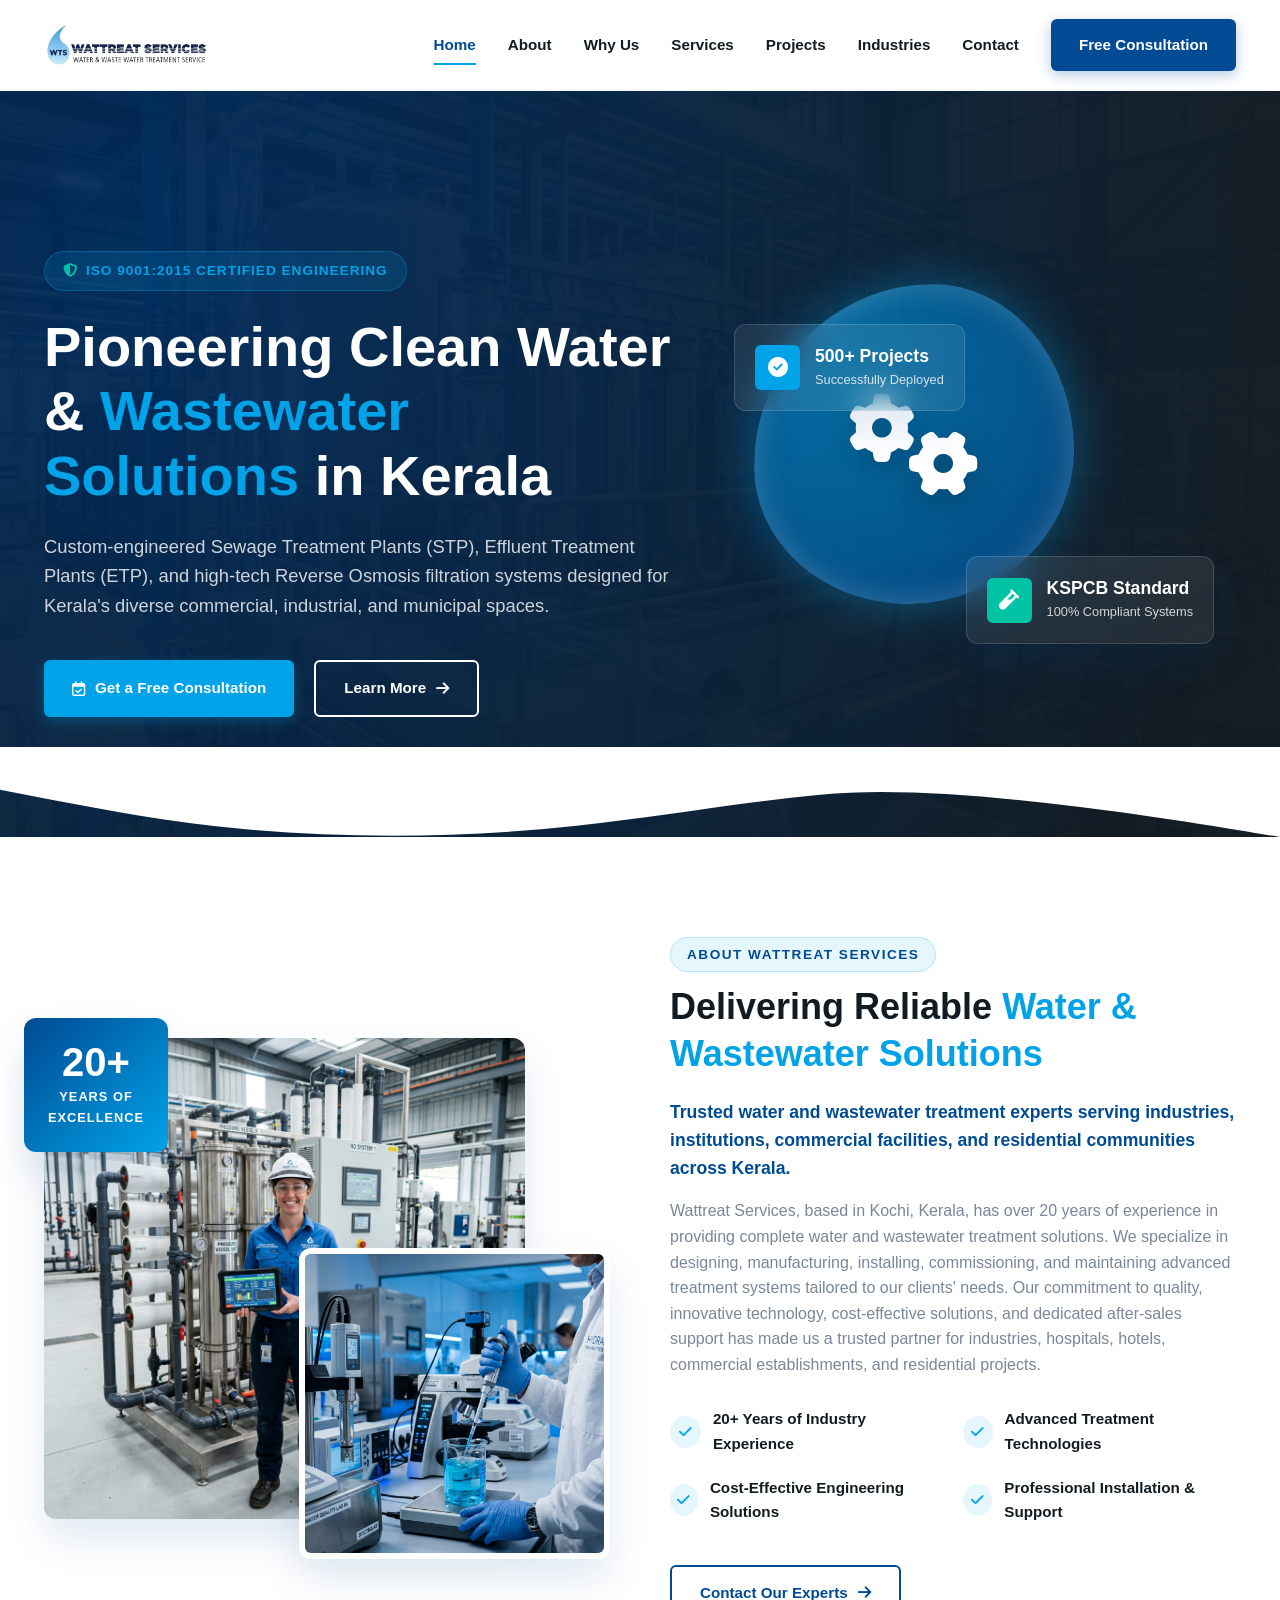
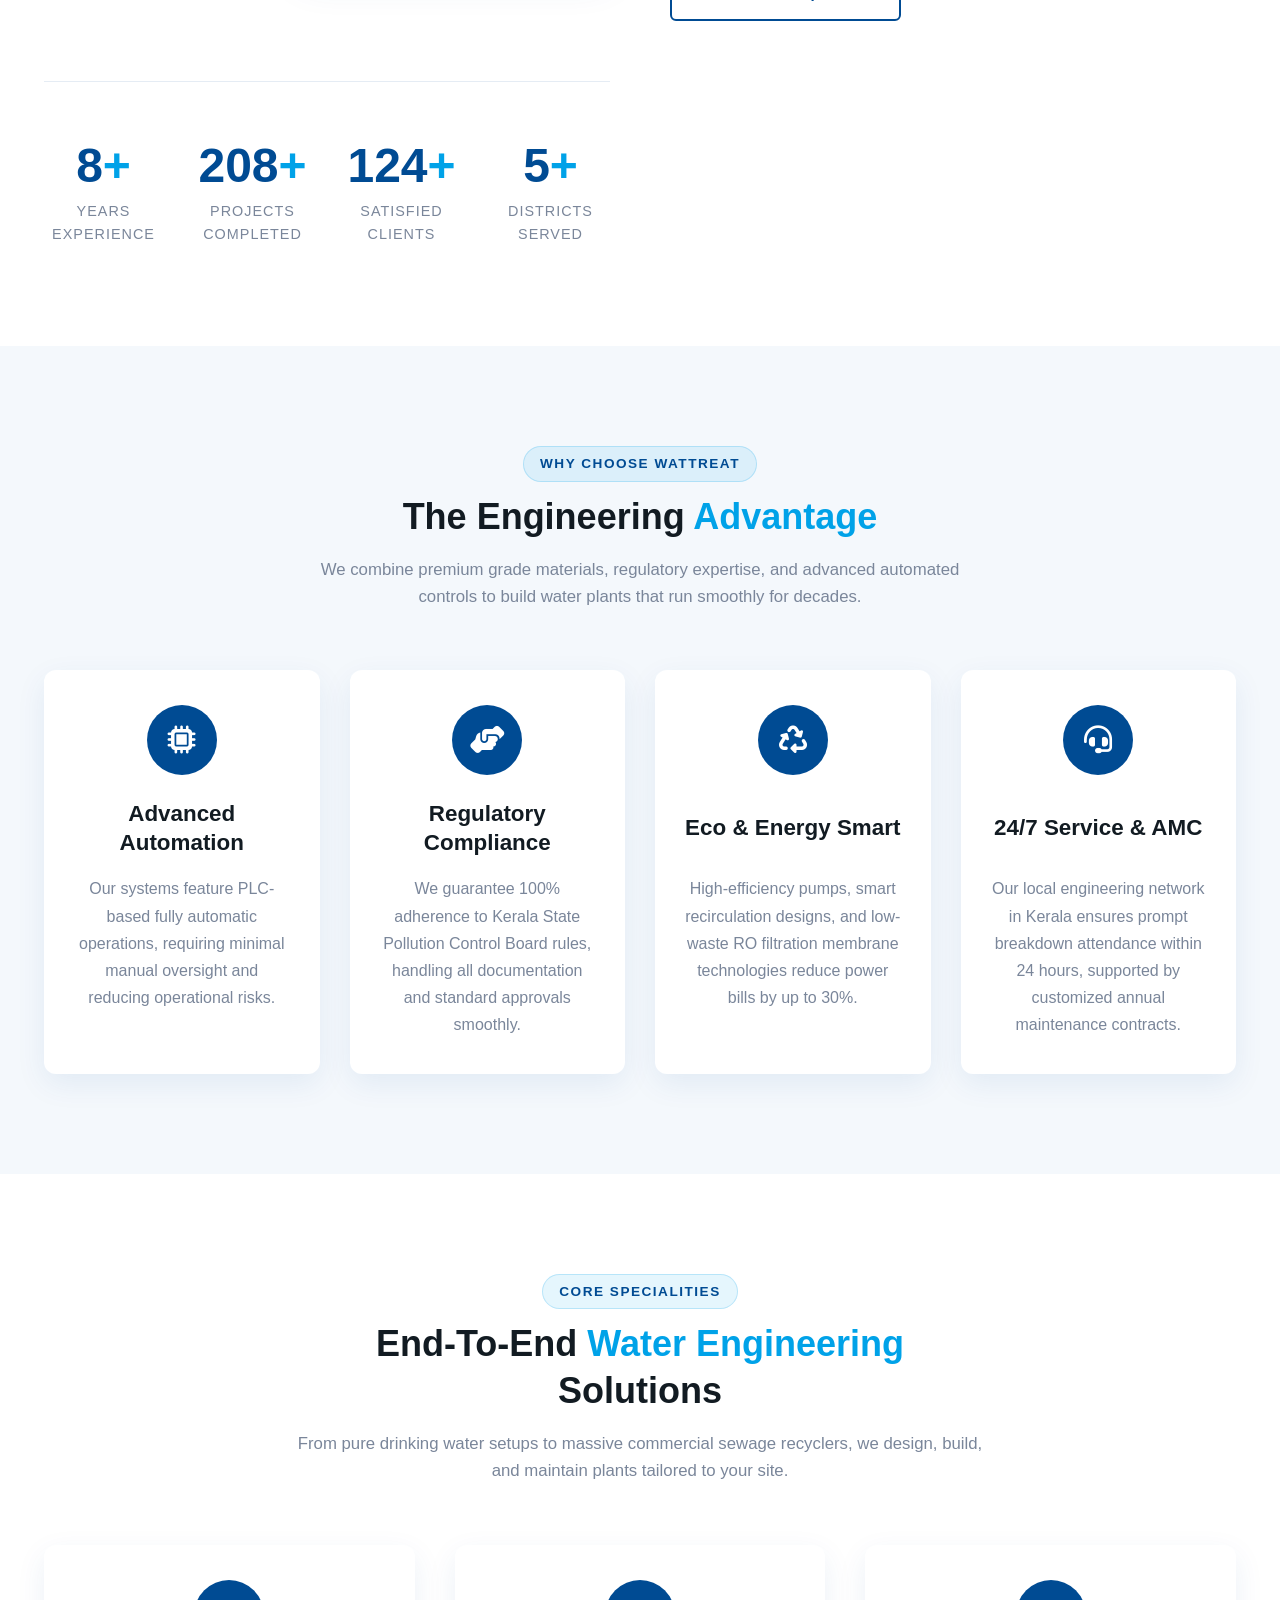
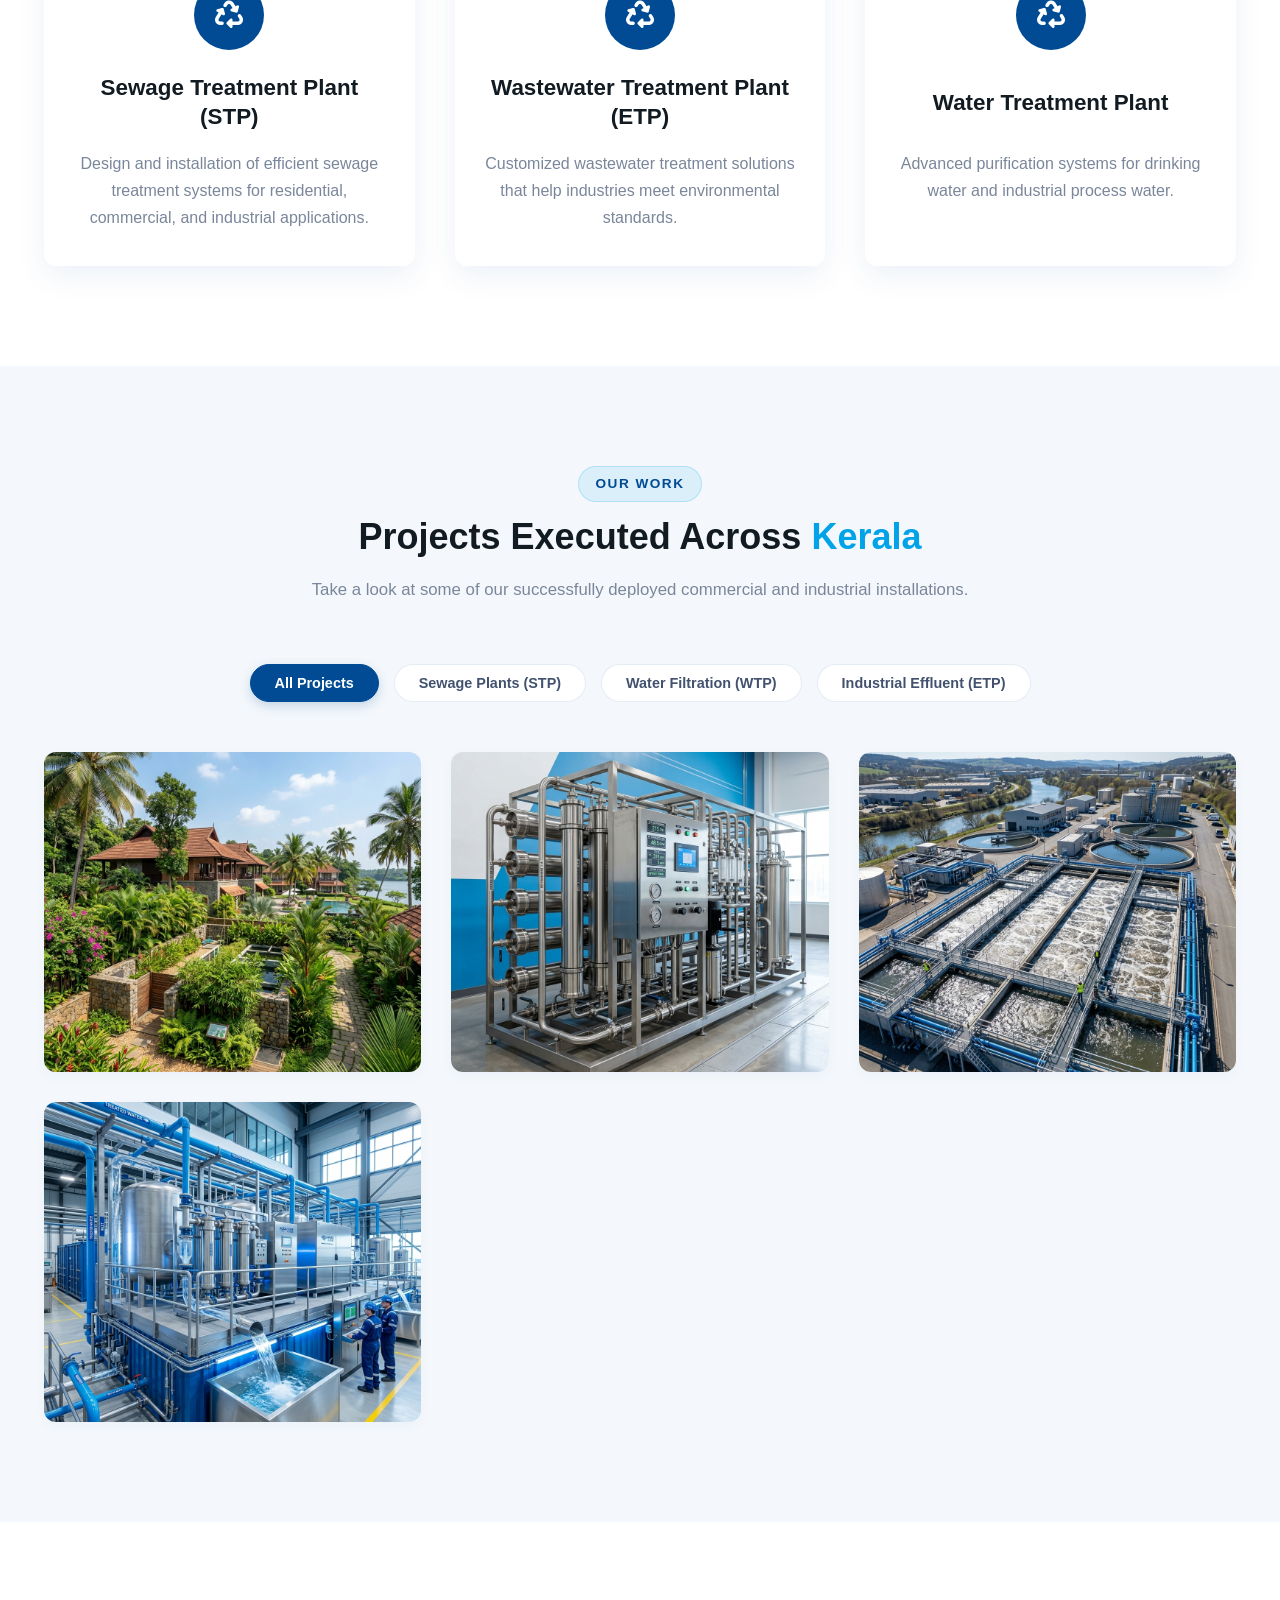
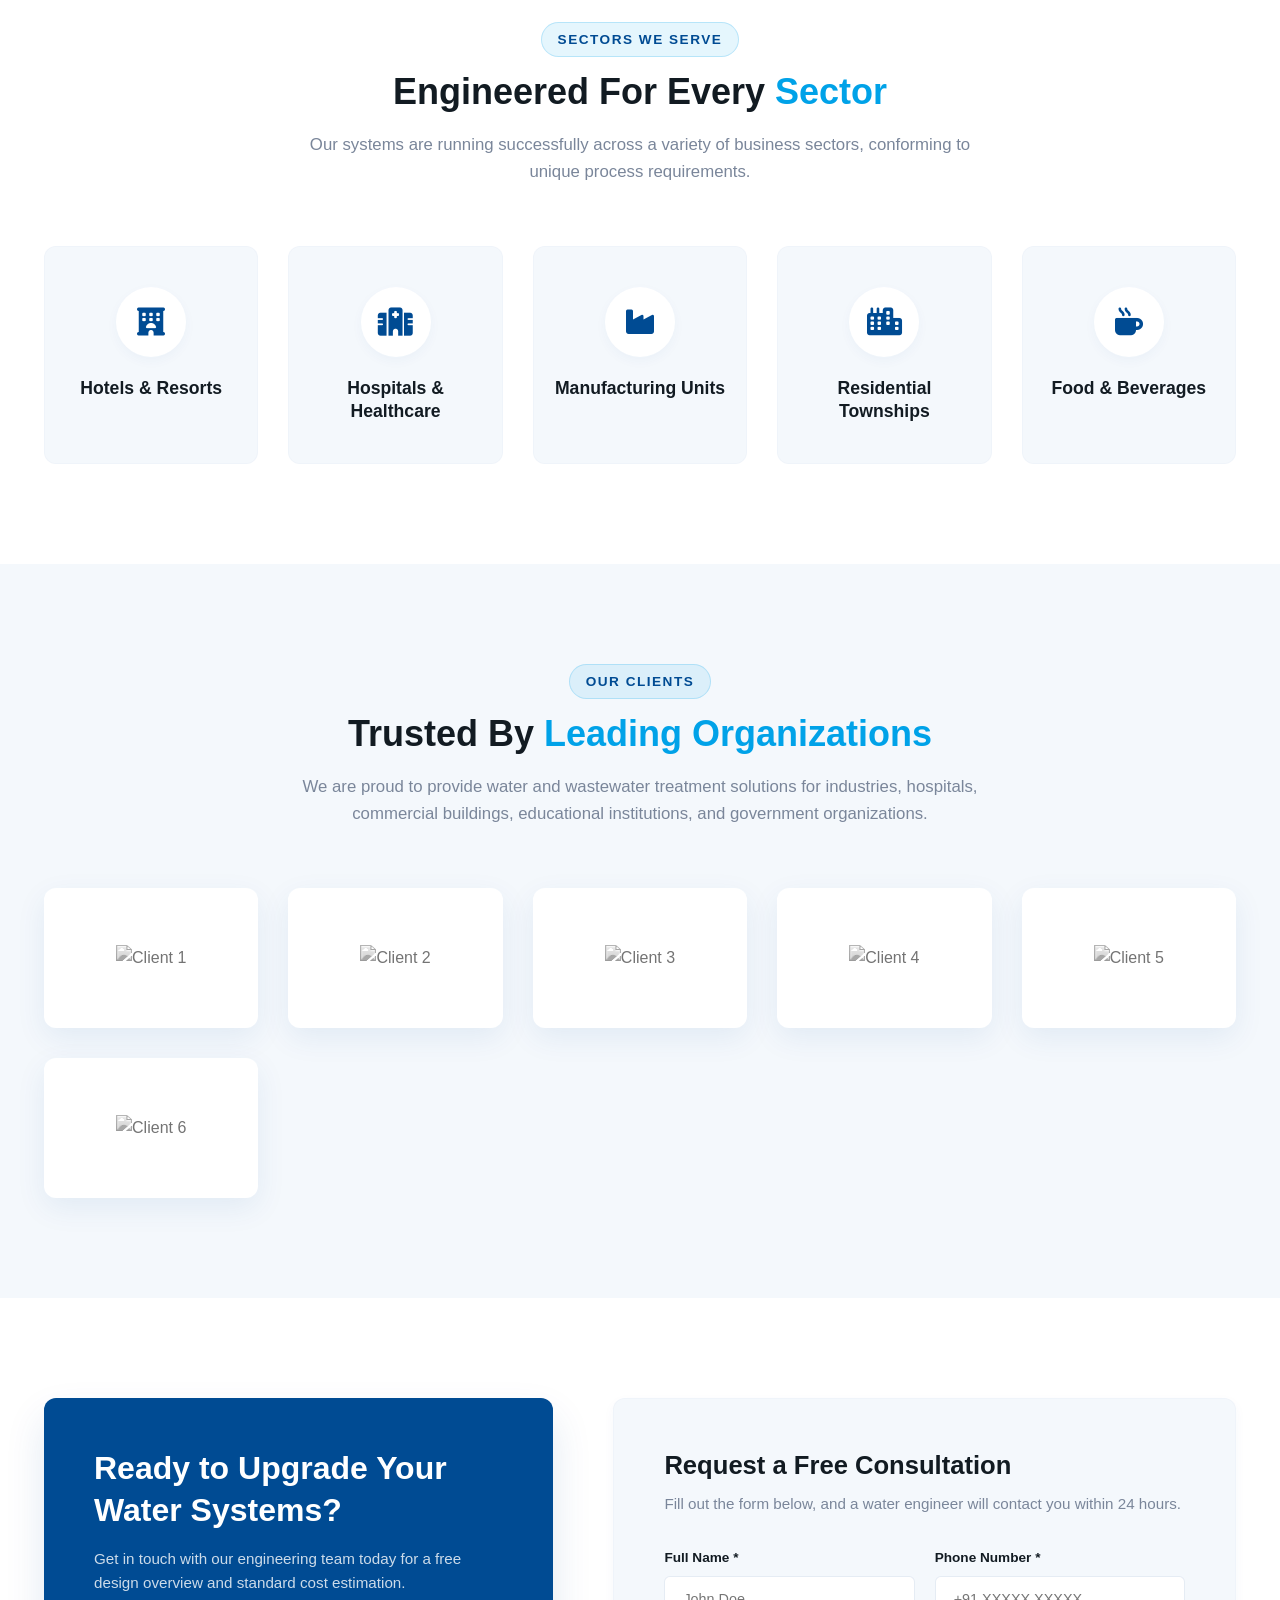
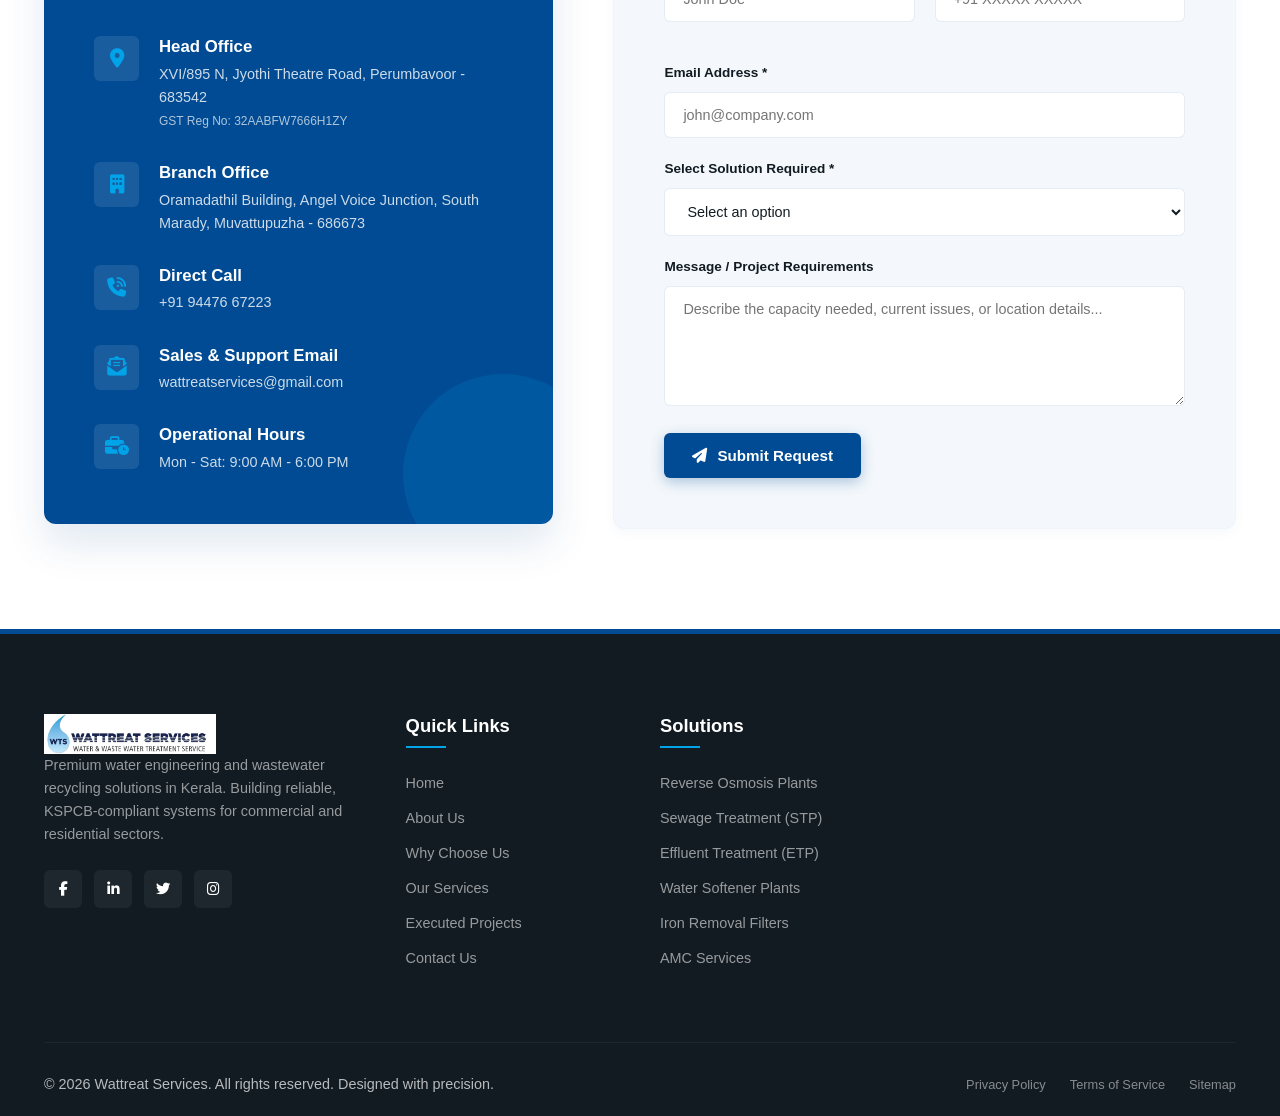
==== wattreat-website/index.html @ 2837dd00 "Freelance Work from wattreat service" ====
<!DOCTYPE html>
  <html lang="en">

  <head>
    <meta charset="UTF-8">
    <meta name="viewport" content="width=device-width, initial-scale=1.0">
    <title>Wattreat Services | Water & Wastewater Treatment Solutions in Kerala</title>
    <meta name="description"
      content="Wattreat Services is a premium water and wastewater engineering company in Kerala specializing in Sewage Treatment Plants (STP), Effluent Treatment Plants (ETP), RO filtration, and softeners.">

    <!-- FontAwesome for Premium Icons -->
    <link rel="stylesheet" href="https://cdnjs.cloudflare.com/ajax/libs/font-awesome/6.4.0/css/all.min.css">

    <!-- Custom Stylesheet -->
    <link rel="stylesheet" href="css/style.css">
  </head>

  <body>



    <!-- Top Contact & Social Bar -->
    <!-- <div class="top-bar"> 
      <div class="container">
        <div class="top-bar-info">
          <span><i class="fa-solid fa-phone"></i> +91 94476 67223</span>
          <span><i class="fa-solid fa-envelope"></i> wattreatservices@gmail.com</span>
          <span><i class="fa-solid fa-location-dot"></i> JYOTHI THEATRE ROAD, PERUMBAVOOR - 683 542</span>
              
        </div>
        <div class="top-bar-socials">
          <a href="#" aria-label="Facebook"><i class="fa-brands fa-facebook-f"></i></a>
          <a href="#" aria-label="LinkedIn"><i class="fa-brands fa-linkedin-in"></i></a>
          <a href="#" aria-label="Twitter"><i class="fa-brands fa-twitter"></i></a>
          <a href="#" aria-label="Instagram"><i class="fa-brands fa-instagram"></i></a>
        </div>
      </div>
    </div> -->


    <!-- 1. Sticky Navigation Header -->
    <div class="header-wrapper">
      <header class="main-header" id="mainHeader">
        <div class="container">

          <!-- Logo -->
          <!-- <a href="#" class="logo">
            <div class="logo-icon">
              <i class="fa-solid fa-droplet"></i>
            </div>
            <div class="logo-text">
              <span class="logo-name">WATTREAT</span>
              <span class="logo-tagline">SERVICES</span>
            </div>
          </a> -->

          <a href="#" class="logo">
            <img src="image/logo/WATTREAT-LOGO.jpeg" alt="Wattreat Services" class="logo-img">
          </a>


          <!-- Navigation Menu -->
          <nav class="nav-menu" id="navMenu">
            <a href="#home" class="nav-link active">Home</a>
            <a href="#about" class="nav-link">About</a>
            <a href="#why-choose-us" class="nav-link">Why Us</a>
            <a href="#services" class="nav-link">Services</a>
            <a href="#projects" class="nav-link">Projects</a>
            <a href="#industries" class="nav-link">Industries</a>

            <!-- in Future you can use this section  -->
            <!-- <a href="#testimonials" class="nav-link">Testimonials</a> -->

            <a href="#contact" class="nav-link">Contact</a>
            <!-- Mobile CTA (Visible on Mobile Menu) -->
            <a href="#contact" class="btn btn-primary btn-mobile-only">Free Consultation</a>
          </nav>

          <!-- Header CTAs (Desktop Only) -->
          <!-- <div class="nav-actions">
            <a href="#contact" class="btn btn-primary">Get a Free Consultation</a>
          </div> -->

          <!-- Hamburger Menu Button -->
          <button class="menu-toggle" id="menuToggle" aria-label="Toggle Navigation">
            <span></span>
            <span></span>
            <span></span>
          </button>

        </div>
      </header>
    </div>

    <!-- 2. Hero Banner Section -->
    <section class="hero" id="home">
      <div class="container">
        <div class="hero-content reveal active">
          <div class="hero-badge">
            <i class="fa-solid fa-shield-halved"></i> ISO 9001:2015 Certified Engineering
          </div>
          <h1 class="hero-title">
            Pioneering Clean Water & <span>Wastewater Solutions</span> in Kerala
          </h1>
          <p class="hero-text">
            Custom-engineered Sewage Treatment Plants (STP), Effluent Treatment Plants (ETP), and high-tech Reverse
            Osmosis filtration systems designed for Kerala's diverse commercial, industrial, and municipal spaces.
          </p>
          <div class="hero-btns">
            <a href="#contact" class="btn btn-accent"><i class="fa-regular fa-calendar-check"></i> Get a Free
              Consultation</a>
            <a href="#about" class="btn btn-secondary">Learn More <i class="fa-solid fa-arrow-right"></i></a>
          </div>
        </div>

        <!-- Interactive 3D/Floating Hero Visual -->
        <div class="hero-visual reveal active">
          <div class="hero-ill-container">
            <div class="water-sphere">
              <i class="fa-solid fa-gears"></i>
            </div>
            <div class="hero-float-card hero-float-card-1">
              <i class="fa-solid fa-circle-check"></i>
              <div>
                <h4>500+ Projects</h4>
                <p>Successfully Deployed</p>
              </div>
            </div>
            <div class="hero-float-card hero-float-card-2 teal">
              <i class="fa-solid fa-vial"></i>
              <div>
                <h4>KSPCB Standard</h4>
                <p>100% Compliant Systems</p>
              </div>
            </div>
          </div>
        </div>
      </div>

      <!-- SVG Wave Bottom Transition -->
      <div class="hero-wave">
        <svg data-name="Layer 1" xmlns="http://www.w3.org/2000/svg" viewBox="0 0 1200 120" preserveAspectRatio="none">
          <path
            d="M321.39,56.44c58-10.79,114.16-30.13,172-41.86,82.39-16.72,168.19-17.73,250.45-.39C823.78,31,906.67,72,985.66,92.83c70.05,18.48,146.53,26.09,214.34,3V120H0V0C26.9,8.75,57.05,18.3,88.42,26.83,185.07,53.14,264,67.22,321.39,56.44Z"
            class="shape-fill"></path>
        </svg>
      </div>
    </section>

    <!-- 3. About Company Section -->
    <!-- ===================== ABOUT SECTION ===================== -->
<section class="about id-scroll-target" id="about">
  <div class="container">

    <!-- Left side: Images -->
    <div class="about-images reveal">

      <div class="about-experience-badge">
        <span>20+</span>
        <p>Years of<br>Excellence</p>
      </div>

      <img src="image/about-engineer.png"
        alt="Wattreat Services Water Treatment Engineer"
        class="about-img-main">

      <img src="image/water-lab.png"
        alt="Water Treatment Laboratory"
        class="about-img-sub">

    </div>

    <!-- Right side: Content -->
    <div class="about-content reveal">

      <span class="section-tag">About Wattreat Services</span>

      <h2>
        Delivering Reliable <span>Water & Wastewater Solutions</span>
      </h2>

      <p class="about-tagline">
        Trusted water and wastewater treatment experts serving industries,
        institutions, commercial facilities, and residential communities
        across Kerala.
      </p>

      <p class="about-desc">
        Wattreat Services, based in Kochi, Kerala, has over 20 years of
        experience in providing complete water and wastewater treatment
        solutions. We specialize in designing, manufacturing, installing,
        commissioning, and maintaining advanced treatment systems tailored
        to our clients' needs. Our commitment to quality, innovative
        technology, cost-effective solutions, and dedicated after-sales
        support has made us a trusted partner for industries, hospitals,
        hotels, commercial establishments, and residential projects.
      </p>

      <!-- Features -->
      <div class="about-features">

        <div class="about-feat-item">
          <i class="fa-solid fa-check"></i>
          <span>20+ Years of Industry Experience</span>
        </div>

        <div class="about-feat-item">
          <i class="fa-solid fa-check"></i>
          <span>Advanced Treatment Technologies</span>
        </div>

        <div class="about-feat-item">
          <i class="fa-solid fa-check"></i>
          <span>Cost-Effective Engineering Solutions</span>
        </div>

        <div class="about-feat-item">
          <i class="fa-solid fa-check"></i>
          <span>Professional Installation & Support</span>
        </div>

      </div>

      <a href="#contact" class="btn btn-outline">
        Contact Our Experts
        <i class="fa-solid fa-arrow-right"></i>
      </a>

    </div>

  </div>

  <!-- Statistics -->
  <div class="container">

    <div class="stats-counter-bar reveal">

      <div class="stat-item">
        <div class="stat-number" data-target="20">0</div>
        <div class="stat-label">Years Experience</div>
      </div>

      <div class="stat-item">
        <div class="stat-number" data-target="500">0</div>
        <div class="stat-label">Projects Completed</div>
      </div>

      <div class="stat-item">
        <div class="stat-number" data-target="300">0</div>
        <div class="stat-label">Satisfied Clients</div>
      </div>

      <div class="stat-item">
        <div class="stat-number" data-target="14">0</div>
        <div class="stat-label">Districts Served</div>
      </div>

    </div>

  </div>

</section>
<!-- =================== END ABOUT SECTION =================== -->
    <!-- 4. Why Choose Us Section -->
    <section class="why-choose-us id-scroll-target" id="why-choose-us">
      <div class="container">

        <div class="section-header reveal">
          <span class="section-tag">Why Choose Wattreat</span>
          <h2 class="section-title">The Engineering <span>Advantage</span></h2>
          <p class="section-desc">We combine premium grade materials, regulatory expertise, and advanced automated
            controls to build water plants that run smoothly for decades.</p>
        </div>

        <div class="why-grid reveal">

          <!-- Card 1 -->
          <div class="why-card">
            <div class="why-card-icon">
              <i class="fa-solid fa-microchip"></i>
            </div>
            <h3>Advanced Automation</h3>
            <p>Our systems feature PLC-based fully automatic operations, requiring minimal manual oversight and reducing
              operational risks.</p>
          </div>

          <!-- Card 2 -->
          <div class="why-card">
            <div class="why-card-icon">
              <i class="fa-solid fa-handshake-angle"></i>
            </div>
            <h3>Regulatory Compliance</h3>
            <p>We guarantee 100% adherence to Kerala State Pollution Control Board rules, handling all documentation and
              standard approvals smoothly.</p>
          </div>

          <!-- Card 3 -->
          <div class="why-card">
            <div class="why-card-icon">
              <i class="fa-solid fa-recycle"></i>
            </div>
            <h3>Eco & Energy Smart</h3>
            <p>High-efficiency pumps, smart recirculation designs, and low-waste RO filtration membrane technologies
              reduce power bills by up to 30%.</p>
          </div>

          <!-- Card 4 -->
          <div class="why-card">
            <div class="why-card-icon">
              <i class="fa-solid fa-headset"></i>
            </div>
            <h3>24/7 Service & AMC</h3>
            <p>Our local engineering network in Kerala ensures prompt breakdown attendance within 24 hours, supported by
              customized annual maintenance contracts.</p>
          </div>

        </div>

      </div>
    </section>

    <!-- 5. Our Services Section -->
    <section class="services id-scroll-target" id="services">
      <div class="container">

        <div class="section-header reveal">
          <span class="section-tag">Core Specialities</span>
          <h2 class="section-title">End-To-End <span>Water Engineering</span> Solutions</h2>
          <p class="section-desc">From pure drinking water setups to massive commercial sewage recyclers, we design,
            build, and maintain plants tailored to your site.</p>
        </div>

        <div class="services-grid">

          <!-- Service Card 1 -->
        <div class="service-card reveal">
            <div class="why-card">
            <div class="why-card-icon">
            
              <i class="fa-solid fa-recycle"></i>
            </div>
            <h3>Sewage Treatment Plant (STP)</h3>
            <p>Design and installation of efficient sewage treatment systems for residential, commercial, and industrial applications.</p>
          </div>
        </div>

          <!-- Service Card 2 -->
          <div class="service-card reveal">
            <div class="why-card">
            <div class="why-card-icon">
              <i class="fa-solid fa-recycle"></i>
            </div>
            <h3>Wastewater Treatment Plant (ETP)</h3>
            <p>Customized wastewater treatment solutions that help industries meet environmental standards.</p>
          </div>
        </div>

        <!-- Service Card 3 -->
          <div class="service-card reveal">
            <div class="why-card">
            <div class="why-card-icon">
              <i class="fa-solid fa-recycle"></i>
            </div>
            <h3>Water Treatment Plant</h3>
            <p>Advanced purification systems for drinking water and industrial process water.</p>
          </div>
        </div>

        </div>

      </div>
    </section>

    <!-- 6. Featured Projects Section -->
    <section class="projects id-scroll-target" id="projects">
      <div class="container">

        <div class="section-header reveal">
          <span class="section-tag">Our Work</span>
          <h2 class="section-title">Projects Executed Across <span>Kerala</span></h2>
          <p class="section-desc">Take a look at some of our successfully deployed commercial and industrial
            installations.</p>
        </div>

        <!-- Portfolio Filter Tabs -->
        <div class="portfolio-filter reveal">
          <button class="filter-btn active" data-filter="all">All Projects</button>
          <button class="filter-btn" data-filter="sewage">Sewage Plants (STP)</button>
          <button class="filter-btn" data-filter="water">Water Filtration (WTP)</button>
          <button class="filter-btn" data-filter="industrial">Industrial Effluent (ETP)</button>
        </div>

        <!-- Project Cards Grid -->
        <div class="projects-grid reveal">

          <!-- Project 1 -->
          <div class="project-card" data-category="sewage">
            <img src="image/project-1.png" alt="Lakeside Resort Sewage Treatment Plant">
            <div class="project-overlay">
              <span class="project-category">Sewage Plant (STP)</span>
              <h4>150 KLD MBBR Plant | Luxury Resort</h4>
              <a href="#contact" class="project-card-link">Alappuzha, KL <i class="fa-solid fa-arrow-right"></i></a>
            </div>
          </div>

          <!-- Project 2 -->
          <div class="project-card" data-category="water">
            <img src="image/project-2.png" alt="Industrial RO Skid Plant">
            <div class="project-overlay">
              <span class="project-category">Water Filtration (WTP)</span>
              <h4>50 KLD Fully Automatic RO Plant | Food processing</h4>
              <a href="#contact" class="project-card-link">Ernakulam, KL <i class="fa-solid fa-arrow-right"></i></a>
            </div>
          </div>

          <!-- Project 3 -->
          <div class="project-card" data-category="industrial">
            <img src="image/project-3.png" alt="Industrial Effluent Treatment Facility">
            <div class="project-overlay">
              <span class="project-category">Industrial Effluent (ETP)</span>
              <h4>100 KLD chemical neutralization plant | Chemical unit</h4>
              <a href="#contact" class="project-card-link">Palakkad, KL <i class="fa-solid fa-arrow-right"></i></a>
            </div>
          </div>

          <!-- Project 4 -->
          <div class="project-card" data-category="sewage">
            <img src="image/project-4.png" alt="Township Compact STP">
            <div class="project-overlay">
              <span class="project-category">Sewage Plant (STP)</span>
              <h4>200 KLD underground SBR STP | Housing Society</h4>
              <a href="#contact" class="project-card-link">Trivandrum, KL <i class="fa-solid fa-arrow-right"></i></a>
            </div>
          </div>

        </div>

      </div>
    </section>

    <!-- 7. Industries We Serve Section -->
    <section class="industries id-scroll-target" id="industries">
      <div class="container">

        <div class="section-header reveal">
          <span class="section-tag">Sectors We Serve</span>
          <h2 class="section-title">Engineered For Every <span>Sector</span></h2>
          <p class="section-desc">Our systems are running successfully across a variety of business sectors, conforming to
            unique process requirements.</p>
        </div>

        <div class="industries-grid reveal">

          <!-- Sector 1 -->
          <div class="industry-card">
            <div class="industry-card-icon">
              <i class="fa-solid fa-hotel"></i>
            </div>
            <h3>Hotels & Resorts</h3>
          </div>

          <!-- Sector 2 -->
          <div class="industry-card">
            <div class="industry-card-icon">
              <i class="fa-solid fa-hospital"></i>
            </div>
            <h3>Hospitals & Healthcare</h3>
          </div>

          <!-- Sector 3 -->
          <div class="industry-card">
            <div class="industry-card-icon">
              <i class="fa-solid fa-industry"></i>
            </div>
            <h3>Manufacturing Units</h3>
          </div>

          <!-- Sector 4 -->
          <div class="industry-card">
            <div class="industry-card-icon">
              <i class="fa-solid fa-city"></i>
            </div>
            <h3>Residential Townships</h3>
          </div>

          <!-- Sector 5 -->
          <div class="industry-card">
            <div class="industry-card-icon">
              <i class="fa-solid fa-mug-hot"></i>
            </div>
            <h3>Food & Beverages</h3>
          </div>

        </div>

      </div>
    </section>

    <!-- Trusted Clients -->
<section class="clients reveal" id="clients">
    <div class="container">

        <div class="section-header">
            <span class="section-tag">Our Clients</span>
            <h2 class="section-title">
                Trusted By <span>Leading Organizations</span>
            </h2>
            <p class="section-desc">
                We are proud to provide water and wastewater treatment
                solutions for industries, hospitals, commercial buildings,
                educational institutions, and government organizations.
            </p>
        </div>

        <div class="clients-grid">

            <div class="client-logo">
                <img src="image/client1.png" alt="Client 1">
            </div>

            <div class="client-logo">
                <img src="image/client2.png" alt="Client 2">
            </div>

            <div class="client-logo">
                <img src="image/client3.png" alt="Client 3">
            </div>

            <div class="client-logo">
                <img src="image/client4.png" alt="Client 4">
            </div>

            <div class="client-logo">
                <img src="image/client5.png" alt="Client 5">
            </div>

            <div class="client-logo">
                <img src="image/client6.png" alt="Client 6">
            </div>

        </div>

    </div>
</section>

    <!-- 8. Client Testimonials Section (Placeholder)
    <section class="testimonials id-scroll-target" id="testimonials">
      <div class="container">
        
        <div class="section-header reveal">
          <span class="section-tag">Client Feedback</span>
          <h2 class="section-title">Trusted By <span>Industrial Operators</span></h2>
          <p class="section-desc">Hear what managers and directors in Kerala have to say about our water solutions and AMC support.</p>
        </div>

        <div class="testimonials-slider reveal">
          
          Testimonial 1
          <div class="testimonial-card">
            <div class="testimonial-stars">
              <i class="fa-solid fa-star"></i>
              <i class="fa-solid fa-star"></i>
              <i class="fa-solid fa-star"></i>
              <i class="fa-solid fa-star"></i>
              <i class="fa-solid fa-star"></i>
            </div>
            <p class="testimonial-text">
              "Wattreat set up our 150 KLD hotel sewage plant in Munnar. We were worried about odor complaints, but their biological process has been completely odorless, and KSPCB tests pass without any issues. Highly recommended!"
            </p>
            <div class="testimonial-author">
              <div class="testimonial-avatar">JR</div>
              <div class="testimonial-info">
                <h4>Jayan Ramachandran</h4>
                <p>General Manager, Grand Vista Resort</p>
              </div>
            </div>
          </div>

          Testimonial 2
          <div class="testimonial-card">
            <div class="testimonial-stars">
              <i class="fa-solid fa-star"></i>
              <i class="fa-solid fa-star"></i>
              <i class="fa-solid fa-star"></i>
              <i class="fa-solid fa-star"></i>
              <i class="fa-solid fa-star"></i>
            </div>
            <p class="testimonial-text">
              "We signed an Annual Maintenance Contract (AMC) with Wattreat for our industrial RO filtration plant. Their service engineers visit monthly and handle replacement of membranes on time. Our plant downtime is virtually zero."
            </p>
            <div class="testimonial-author">
              <div class="testimonial-avatar">MK</div>
              <div class="testimonial-info">
                <h4>Mathew Kurian</h4>
                <p>Operations Lead, Kairali Food Products</p>
              </div>
            </div>
          </div>

          Testimonial 3
          <div class="testimonial-card">
            <div class="testimonial-stars">
              <i class="fa-solid fa-star"></i>
              <i class="fa-solid fa-star"></i>
              <i class="fa-solid fa-star"></i>
              <i class="fa-solid fa-star"></i>
              <i class="fa-solid fa-star"></i>
            </div>
            <p class="testimonial-text">
              "Compact underground STP setup in our residential complex in Kochi. Their team handled everything from drawing submissions, government clearances, execution, and training of our onsite caretakers. Very professional team."
            </p>
            <div class="testimonial-author">
              <div class="testimonial-avatar">SP</div>
              <div class="testimonial-info">
                <h4>Suresh Pillai</h4>
                <p>President, Skyline Crest Apartments Association</p>
              </div>
            </div>
          </div>

        </div>

      </div>
    </section> -->

    <!-- 9. Contact CTA Section -->
    <section class="contact-cta id-scroll-target" id="contact">
      <div class="container">

        <!-- Left side: Contact Details Card -->
        <div class="contact-info-panel reveal">
          <h2>Ready to Upgrade Your Water Systems?</h2>
          <p class="info-desc">Get in touch with our engineering team today for a free design overview and standard cost
            estimation.</p>

          <div class="contact-details-list">

            <div class="contact-details-item">
              <i class="fa-solid fa-location-dot"></i>
              <div>
                <h4>Head Office</h4>
                <p>XVI/895 N, Jyothi Theatre Road, Perumbavoor - 683542<br><small style="opacity: 0.85;">GST Reg No:
                    32AABFW7666H1ZY</small></p>
              </div>
            </div>

            <div class="contact-details-item">
              <i class="fa-solid fa-building"></i>
              <div>
                <h4>Branch Office</h4>
                <p>Oramadathil Building, Angel Voice Junction, South Marady, Muvattupuzha - 686673</p>
              </div>
            </div>

            <div class="contact-details-item">
              <i class="fa-solid fa-phone-volume"></i>
              <div>
                <h4>Direct Call</h4>
                <p>+91 94476 67223</p>
              </div>
            </div>

            <div class="contact-details-item">
              <i class="fa-solid fa-envelope-open-text"></i>
              <div>
                <h4>Sales & Support Email</h4>
                <p>wattreatservices@gmail.com</p>
              </div>
            </div>

            <div class="contact-details-item">
              <i class="fa-solid fa-business-time"></i>
              <div>
                <h4>Operational Hours</h4>
                <p>Mon - Sat: 9:00 AM - 6:00 PM</p>
              </div>
            </div>

          </div>
        </div>

        <!-- Right side: Modern Interactive Form -->
        <div class="contact-form-panel reveal">
          <h3>Request a Free Consultation</h3>
          <p>Fill out the form below, and a water engineer will contact you within 24 hours.</p>

          <!-- Alerts for Form Status -->
          <div class="form-alert success" id="formSuccess">
            <i class="fa-solid fa-circle-check"></i> Thank you! Your consultation request has been submitted successfully.
            An engineer will call you shortly.
          </div>
          <div class="form-alert error" id="formError">
            <i class="fa-solid fa-circle-xmark"></i> Please fill in all required fields correctly.
          </div>

          <form id="consultationForm">

    <div class="form-group-row">
        <div class="form-group">
            <label for="fullName" class="form-label">Full Name *</label>
            <input
                type="text"
                id="fullName"
                name="fullName"
                class="form-control"
                placeholder="John Doe"
                required>
        </div>

        <div class="form-group">
            <label for="phoneNum" class="form-label">Phone Number *</label>
            <input
                type="tel"
                id="phoneNum"
                name="phone"
                class="form-control"
                placeholder="+91 XXXXX XXXXX"
                required>
        </div>
    </div>

    <div class="form-group">
        <label for="emailAddr" class="form-label">Email Address *</label>
        <input
            type="email"
            id="emailAddr"
            name="email"
            class="form-control"
            placeholder="john@company.com"
            required>
    </div>

    <div class="form-group">
        <label for="projectType" class="form-label">Select Solution Required *</label>
        <select
            id="projectType"
            name="projectType"
            class="form-control"
            required>

            <option value="" disabled selected>Select an option</option>

            <option value="Water Treatment Plant">Water Treatment Plant (Softeners/RO/Filters)</option>

            <option value="Sewage Treatment Plant">Sewage Treatment Plant (STP)</option>

            <option value="Effluent Treatment Plant">Effluent Treatment Plant (ETP)</option>

            <option value="Annual Maintenance Contract">Annual Maintenance Contract (AMC)</option>

            <option value="PCB Paper Works">PCB Paper Works</option>

            <option value="Other Engineering Solutions">Other Engineering Solutions</option>

        </select>
    </div>

    <div class="form-group">
        <label for="projectDetails" class="form-label">Message / Project Requirements</label>

        <textarea
            id="projectDetails"
            name="message"
            class="form-control"
            placeholder="Describe the capacity needed, current issues, or location details..."></textarea>
    </div>

      <button type="submit" class="btn btn-primary btn-block">
          <i class="fa-solid fa-paper-plane"></i>
          Submit Request
      </button>
</form>
        </div>

      </div>
    </section>

    <!-- 10. Footer Section -->
    <footer class="main-footer">
      <div class="container">

        <div class="footer-top">

          <!-- Column 1: Info -->
          <div class="footer-col">
            <!-- <a href="#" class="logo footer-logo">
              <div class="logo-icon">
                <i class="fa-solid fa-droplet"></i>
              </div>
              <div class="logo-text">
                <span class="logo-name">WATTREAT</span>
                <span class="logo-tagline">SERVICES</span>
              </div>
            </a> -->

            <a href="#" class="logo">
              <img src="image/logo/WATTREAT-LOGO.jpeg" alt="Wattreat Services" class="logo-img">
            </a>

            <p class="footer-desc">
              Premium water engineering and wastewater recycling solutions in Kerala. Building reliable, KSPCB-compliant
              systems for commercial and residential sectors.
            </p>
            <div class="footer-socials">
              <a href="#" aria-label="Facebook"><i class="fa-brands fa-facebook-f"></i></a>
              <a href="#" aria-label="LinkedIn"><i class="fa-brands fa-linkedin-in"></i></a>
              <a href="#" aria-label="Twitter"><i class="fa-brands fa-twitter"></i></a>
              <a href="#" aria-label="Instagram"><i class="fa-brands fa-instagram"></i></a>
            </div>
          </div>

          <!-- Column 2: Quick Links -->
          <div class="footer-col">
            <h3 class="footer-title">Quick Links</h3>
            <ul class="footer-links">
              <li><a href="#home">Home</a></li>
              <li><a href="#about">About Us</a></li>
              <li><a href="#why-choose-us">Why Choose Us</a></li>
              <li><a href="#services">Our Services</a></li>
              <li><a href="#projects">Executed Projects</a></li>
              <li><a href="#contact">Contact Us</a></li>
            </ul>
          </div>

          <!-- Column 3: Services -->
          <div class="footer-col">
            <h3 class="footer-title">Solutions</h3>
            <ul class="footer-links">
              <li><a href="#services">Reverse Osmosis Plants</a></li>
              <li><a href="#services">Sewage Treatment (STP)</a></li>
              <li><a href="#services">Effluent Treatment (ETP)</a></li>
              <li><a href="#services">Water Softener Plants</a></li>
              <li><a href="#services">Iron Removal Filters</a></li>
              <li><a href="#services">AMC Services</a></li>
            </ul>
          </div>

          <!-- Column 4: Newsletter -->
          <!-- <div class="footer-col">
            <h3 class="footer-title">Weekly Newsletter</h3>
            <div class="footer-newsletter">
              <p>Subscribe to receive tips on industrial compliance, chemical savings, and water purification guides.</p>
              <form class="newsletter-form" id="newsletterForm">
                <input type="email" class="form-control" placeholder="Your Email Address" required aria-label="Email Address">
                <button type="submit" class="btn btn-primary" aria-label="Subscribe"><i class="fa-solid fa-paper-plane"></i></button>
              </form>
            </div>
          </div> -->

        </div>

        <!-- Footer Bottom -->
        <div class="footer-bottom">
          <p>&copy; 2026 Wattreat Services. All rights reserved. Designed with precision.</p>
          <div class="footer-bottom-links">
            <a href="#">Privacy Policy</a>
            <a href="#">Terms of Service</a>
            <a href="#">Sitemap</a>
          </div>
        </div>

      </div>
    </footer>

    <!-- Custom JavaScript File -->
    <script src="js/main.js"></script>
  </body>

  </html>
---- wattreat-website/css/style.css ----
/*
 * Wattreat Services - Premium Homepage Stylesheet
 * Custom styles for water and wastewater treatment solutions.
 * Theme: Modern Industrial Engineering (Blue, White, Teal accents)
 */


/* ===============================
   Trusted Clients
==================================*/

.clients{
    padding:100px 0;
    background:var(--light);
}

.clients-grid{
    display:grid;
    grid-template-columns:repeat(auto-fit,minmax(180px,1fr));
    gap:30px;
    align-items:center;
}

.client-logo{
    background:var(--white);
    border-radius:var(--radius-md);
    box-shadow:var(--shadow-md);
    padding:30px;
    display:flex;
    align-items:center;
    justify-content:center;
    transition:var(--transition-normal);
    min-height:140px;
}

.client-logo img{
    max-width:140px;
    max-height:70px;
    width:auto;
    height:auto;
    object-fit:contain;
    filter:grayscale(100%);
    opacity:.8;
    transition:var(--transition-normal);
}

.client-logo:hover{
    transform:translateY(-8px);
    box-shadow:var(--shadow-hover);
}

.client-logo:hover img{
    filter:grayscale(0%);
    opacity:1;
}
 
.logo-img {
  height: 40px; /* adjust to fit your header */
  width: auto;
}



/* Import Poppins Font from Google Fonts */
@import url('https://fonts.googleapis.com/css2?family=Poppins:wght@300;400;500;600;700;800&display=swap');

/* CSS Custom Properties / Design Tokens */
:root {
  /* Colors */
  --primary: #004b93;             /* Deep Blue */
  --primary-rgb: 0, 75, 147;
  --secondary: #00a2e8;           /* Water Blue / Cyan */
  --secondary-rgb: 0, 162, 232;
  --accent: #00c3a5;              /* Bio-treatment Teal */
  --accent-rgb: 0, 195, 165;
  --dark: #121b22;                /* Dark Slate */
  --dark-rgb: 18, 27, 34;
  --light: #f4f8fc;               /* Ice Blue/Light Gray */
  --light-rgb: 244, 248, 252;
  --white: #ffffff;
  --white-rgb: 255, 255, 255;
  --text: #42526e;                /* Charcoal body text */
  --text-dark: #121b22;           /* Headings dark */
  --text-muted: #7a869a;          /* Muted text */
  
  /* Fonts */
  --font-family: 'Poppins', sans-serif;
  
  /* Transitions */
  --transition-fast: all 0.2s cubic-bezier(0.4, 0, 0.2, 1);
  --transition-normal: all 0.4s cubic-bezier(0.4, 0, 0.2, 1);
  --transition-slow: all 0.6s cubic-bezier(0.4, 0, 0.2, 1);
  
  /* Shadows */
  --shadow-sm: 0 4px 12px rgba(0, 75, 147, 0.04);
  --shadow-md: 0 10px 30px rgba(0, 75, 147, 0.08);
  --shadow-lg: 0 20px 40px rgba(0, 75, 147, 0.12);
  --shadow-hover: 0 24px 50px rgba(0, 75, 147, 0.18);
  
  /* Border Radius */
  --radius-sm: 6px;
  --radius-md: 12px;
  --radius-lg: 24px;
  --radius-round: 50%;
  
  /* Layout */
  --header-height: 90px;
  --header-scrolled-height: 70px;
  --container-width: 1240px;
}

/* Reset and Base Styles */
*, *::before, *::after {
  box-sizing: border-box;
  margin: 0;
  padding: 0;
}

html {
  scroll-behavior: smooth;
  font-size: 16px;
}

body {
  font-family: var(--font-family);
  background-color: var(--white);
  color: var(--text);
  line-height: 1.6;
  overflow-x: hidden;
  -webkit-font-smoothing: antialiased;
}

h1, h2, h3, h4, h5, h6 {
  color: var(--text-dark);
  font-weight: 700;
  line-height: 1.3;
}

a {
  text-decoration: none;
  color: inherit;
  transition: var(--transition-fast);
}

ul {
  list-style: none;
}

img {
  max-width: 100%;
  height: auto;
  display: block;
}

/* Scrollbar Styling */
::-webkit-scrollbar {
  width: 10px;
}
::-webkit-scrollbar-track {
  background: var(--light);
}
::-webkit-scrollbar-thumb {
  background: var(--primary);
  border-radius: 5px;
}
::-webkit-scrollbar-thumb:hover {
  background: var(--secondary);
}

/* Reusable UI Components */

/* Container */
.container {
  width: 100%;
  max-width: var(--container-width);
  margin: 0 auto;
  padding: 0 24px;
}

/* Section Header */
.section-header {
  text-align: center;
  max-width: 700px;
  margin: 0 auto 60px;
}

.section-tag {
  display: inline-block;
  background-color: rgba(var(--secondary-rgb), 0.1);
  color: var(--primary);
  padding: 6px 16px;
  border-radius: 50px;
  font-size: 0.85rem;
  font-weight: 600;
  text-transform: uppercase;
  letter-spacing: 1.5px;
  margin-bottom: 12px;
  border: 1px solid rgba(var(--secondary-rgb), 0.2);
}

.section-title {
  font-size: 2.25rem;
  margin-bottom: 16px;
  color: var(--text-dark);
  position: relative;
}

.section-title span {
  color: var(--secondary);
}

.section-desc {
  font-size: 1.05rem;
  color: var(--text-muted);
}

/* Buttons */
.btn {
  display: inline-flex;
  align-items: center;
  justify-content: center;
  padding: 14px 28px;
  font-family: var(--font-family);
  font-size: 0.95rem;
  font-weight: 600;
  border-radius: var(--radius-sm);
  transition: var(--transition-normal);
  cursor: pointer;
  border: none;
  outline: none;
  gap: 10px;
}

.btn-primary {
  background-color: var(--primary);
  color: var(--white);
  box-shadow: 0 4px 14px rgba(var(--primary-rgb), 0.3);
}

.btn-primary:hover {
  background-color: var(--secondary);
  box-shadow: 0 6px 20px rgba(var(--secondary-rgb), 0.4);
  transform: translateY(-2px);
}

.btn-secondary {
  background-color: transparent;
  color: var(--white);
  border: 2px solid var(--white);
}

.btn-secondary:hover {
  background-color: var(--white);
  color: var(--primary);
  transform: translateY(-2px);
}

.btn-outline {
  background-color: transparent;
  color: var(--primary);
  border: 2px solid var(--primary);
}

.btn-outline:hover {
  background-color: var(--primary);
  color: var(--white);
  transform: translateY(-2px);
  box-shadow: 0 4px 14px rgba(var(--primary-rgb), 0.3);
}

.btn-accent {
  background-color: var(--secondary);
  color: var(--white);
  box-shadow: 0 4px 14px rgba(var(--secondary-rgb), 0.3);
}

.btn-accent:hover {
  background-color: var(--accent);
  box-shadow: 0 6px 20px rgba(var(--accent-rgb), 0.4);
  transform: translateY(-2px);
}

/* Scroll Reveal Animations Class */
.reveal {
  opacity: 0;
  transform: translateY(30px);
  transition: var(--transition-slow);
}

.reveal.active {
  opacity: 1;
  transform: translateY(0);
}

/* Top bar contact details */
.top-bar {
  background-color: var(--dark);
  color: rgba(255, 255, 255, 0.7);
  font-size: 0.85rem;
  padding: 8px 0;
  border-bottom: 1px solid rgba(255, 255, 255, 0.05);
}

.top-bar .container {
  display: flex;
  justify-content: space-between;
  align-items: center;
}

.top-bar-info {
  display: flex;
  gap: 24px;
}

.top-bar-info span {
  display: flex;
  align-items: center;
  gap: 8px;
}

.top-bar-info i {
  color: var(--secondary);
}

.top-bar-socials {
  display: flex;
  gap: 16px;
}

.top-bar-socials a:hover {
  color: var(--secondary);
}

/* 1. Navigation */
.header-wrapper {
  position: sticky;
  top: 0;
  z-index: 1000;
  width: 100%;
}

.main-header {
  background-color: rgba(255, 255, 255, 0.95);
  box-shadow: var(--shadow-sm);
  transition: var(--transition-normal);
  border-bottom: 1px solid rgba(0, 75, 147, 0.05);
}

.main-header.scrolled {
  background-color: rgba(255, 255, 255, 0.98);
  box-shadow: var(--shadow-md);
  backdrop-filter: blur(10px);
}

.main-header .container {
  display: flex;
  justify-content: space-between;
  align-items: center;
  height: var(--header-height);
  transition: var(--transition-normal);
}

.main-header.scrolled .container {
  height: var(--header-scrolled-height);
}

/* Logo Design */
.logo {
  display: flex;
  align-items: center;
  gap: 10px;
}

.logo-icon {
  width: 45px;
  height: 45px;
  background: linear-gradient(135deg, var(--primary), var(--secondary));
  border-radius: var(--radius-sm);
  display: flex;
  align-items: center;
  justify-content: center;
  position: relative;
  overflow: hidden;
}

.logo-icon::before {
  content: '';
  position: absolute;
  width: 100%;
  height: 100%;
  background: linear-gradient(to bottom, transparent, rgba(255, 255, 255, 0.4));
  top: -50%;
  left: 0;
  transform: skewY(-15deg);
  transition: var(--transition-normal);
}

.logo-icon i {
  color: var(--white);
  font-size: 1.5rem;
}

.logo-text {
  display: flex;
  flex-direction: column;
}

.logo-name {
  font-size: 1.45rem;
  font-weight: 800;
  color: var(--primary);
  letter-spacing: 1px;
  line-height: 1.1;
}

.logo-tagline {
  font-size: 0.65rem;
  font-weight: 600;
  color: var(--secondary);
  text-transform: uppercase;
  letter-spacing: 2px;
}

/* Nav Menu */
.nav-menu {
  display: flex;
  align-items: center;
  gap: 32px;
}

.nav-link {
  font-size: 0.95rem;
  font-weight: 600;
  color: var(--text-dark);
  position: relative;
  padding: 8px 0;
}

.nav-link::after {
  content: '';
  position: absolute;
  width: 0;
  height: 2px;
  bottom: 0;
  left: 0;
  background-color: var(--secondary);
  transition: var(--transition-fast);
}

.nav-link:hover {
  color: var(--secondary);
}

.nav-link:hover::after,
.nav-link.active::after {
  width: 100%;
}

.nav-link.active {
  color: var(--primary);
}

.nav-actions {
  display: flex;
  align-items: center;
}

/* Mobile Menu Toggle */
.menu-toggle {
  display: none;
  flex-direction: column;
  justify-content: space-between;
  width: 30px;
  height: 21px;
  background: transparent;
  border: none;
  cursor: pointer;
  z-index: 1100;
}

.menu-toggle span {
  width: 100%;
  height: 3px;
  background-color: var(--primary);
  border-radius: 2px;
  transition: var(--transition-fast);
}

/* Open Mobile Menu State */
.menu-toggle.active span:nth-child(1) {
  transform: translateY(9px) rotate(45deg);
}

.menu-toggle.active span:nth-child(2) {
  opacity: 0;
}

.menu-toggle.active span:nth-child(3) {
  transform: translateY(-9px) rotate(-45deg);
}


/* 2. Hero Banner */
.hero {
  position: relative;
  background: radial-gradient(circle at 10% 20%, rgba(0, 43, 91, 0.95) 0%, rgba(18, 27, 34, 0.98) 90%), url('../image/hero-bg.png') no-repeat center center/cover;
  padding: 160px 0 120px;
  color: var(--white);
  overflow: hidden;
  min-height: 80vh;
  display: flex;
  align-items: center;
}

/* Wave Background Effect */
.hero-wave {
  position: absolute;
  bottom: 0;
  left: 0;
  width: 100%;
  overflow: hidden;
  line-height: 0;
  transform: rotate(180deg);
}

.hero-wave svg {
  position: relative;
  display: block;
  width: calc(134% + 1.3px);
  height: 90px;
}

.hero-wave .shape-fill {
  fill: var(--white);
}

.hero .container {
  position: relative;
  z-index: 2;
  display: grid;
  grid-template-columns: 1.1fr 0.9fr;
  gap: 50px;
  align-items: center;
}

.hero-content {
  max-width: 650px;
}

.hero-badge {
  display: inline-flex;
  align-items: center;
  gap: 8px;
  background-color: rgba(var(--secondary-rgb), 0.15);
  color: var(--secondary);
  border: 1px solid rgba(var(--secondary-rgb), 0.3);
  padding: 8px 18px;
  border-radius: 50px;
  font-size: 0.85rem;
  font-weight: 600;
  letter-spacing: 1px;
  text-transform: uppercase;
  margin-bottom: 24px;
}

.hero-badge i {
  color: var(--accent);
}

.hero-title {
  font-size: 3.5rem;
  font-weight: 800;
  line-height: 1.15;
  margin-bottom: 24px;
  color: var(--white);
}

.hero-title span {
  color: var(--secondary);
}

.hero-text {
  font-size: 1.15rem;
  color: rgba(255, 255, 255, 0.8);
  margin-bottom: 40px;
  font-weight: 300;
}

.hero-btns {
  display: flex;
  gap: 20px;
  flex-wrap: wrap;
}

/* Floating Card Component in Hero */
.hero-visual {
  position: relative;
  display: flex;
  justify-content: center;
  align-items: center;
}

.hero-ill-container {
  width: 100%;
  max-width: 450px;
  height: 400px;
  position: relative;
}

.water-sphere {
  width: 320px;
  height: 320px;
  background: radial-gradient(circle at 30% 30%, rgba(var(--secondary-rgb), 0.6) 0%, rgba(var(--primary-rgb), 0.8) 100%);
  border-radius: 56% 44% 52% 48% / 57% 52% 48% 43%;
  box-shadow: 0 0 50px rgba(var(--secondary-rgb), 0.4), inset 0 0 30px rgba(255,255,255,0.2);
  animation: liquid-morph 8s ease-in-out infinite alternate, spin-slow 20s linear infinite;
  display: flex;
  align-items: center;
  justify-content: center;
  color: var(--white);
  border: 1px solid rgba(255, 255, 255, 0.1);
}

.water-sphere i {
  font-size: 6.5rem;
  filter: drop-shadow(0 10px 15px rgba(0,0,0,0.2));
  animation: float 4s ease-in-out infinite;
}

.hero-float-card {
  position: absolute;
  background: rgba(255, 255, 255, 0.08);
  backdrop-filter: blur(16px);
  border: 1px solid rgba(255, 255, 255, 0.15);
  border-radius: var(--radius-md);
  padding: 20px;
  display: flex;
  align-items: center;
  gap: 15px;
  box-shadow: var(--shadow-lg);
  color: var(--white);
}

.hero-float-card-1 {
  top: 10%;
  left: -20px;
  animation: float 5s ease-in-out infinite;
}

.hero-float-card-2 {
  bottom: 10%;
  right: -10px;
  animation: float 5s ease-in-out infinite 2.5s;
}

.hero-float-card i {
  width: 45px;
  height: 45px;
  background-color: var(--secondary);
  border-radius: var(--radius-sm);
  display: flex;
  align-items: center;
  justify-content: center;
  font-size: 1.25rem;
}

.hero-float-card.teal i {
  background-color: var(--accent);
}

.hero-float-card h4 {
  font-size: 1.1rem;
  margin-bottom: 2px;
  color: var(--white);
}

.hero-float-card p {
  font-size: 0.8rem;
  opacity: 0.8;
}

/* Liquid morph animation */
@keyframes liquid-morph {
  0% {
    border-radius: 56% 44% 52% 48% / 57% 52% 48% 43%;
  }
  50% {
    border-radius: 45% 55% 40% 60% / 45% 45% 55% 55%;
  }
  100% {
    border-radius: 62% 38% 65% 35% / 60% 35% 65% 40%;
  }
}

@keyframes spin-slow {
  0% { transform: rotate(0deg); }
  100% { transform: rotate(360deg); }
}

@keyframes float {
  0% { transform: translateY(0px); }
  50% { transform: translateY(-10px); }
  100% { transform: translateY(0px); }
}


/* 3. About Company */
.about {
  padding: 100px 0;
  background-color: var(--white);
}

.about .container {
  display: grid;
  grid-template-columns: 1fr 1fr;
  gap: 60px;
  align-items: center;
}

.about-images {
  position: relative;
}

.about-img-main {
  width: 85%;
  border-radius: var(--radius-md);
  box-shadow: var(--shadow-lg);
  position: relative;
  z-index: 2;
  overflow: hidden;
}

.about-img-sub {
  position: absolute;
  width: 55%;
  bottom: -40px;
  right: 0;
  border-radius: var(--radius-md);
  box-shadow: var(--shadow-lg);
  border: 6px solid var(--white);
  z-index: 3;
  overflow: hidden;
}

.about-experience-badge {
  position: absolute;
  top: -20px;
  left: -20px;
  background: linear-gradient(135deg, var(--primary), var(--secondary));
  color: var(--white);
  padding: 24px;
  border-radius: var(--radius-md);
  box-shadow: var(--shadow-lg);
  z-index: 4;
  text-align: center;
}

.about-experience-badge span {
  display: block;
  font-size: 2.5rem;
  font-weight: 800;
  line-height: 1;
}

.about-experience-badge p {
  font-size: 0.8rem;
  text-transform: uppercase;
  letter-spacing: 1px;
  font-weight: 600;
  margin-top: 5px;
}

.about-content h2 {
  font-size: 2.25rem;
  margin-bottom: 20px;
}

.about-content h2 span {
  color: var(--secondary);
}

.about-tagline {
  font-weight: 600;
  color: var(--primary);
  font-size: 1.1rem;
  margin-bottom: 16px;
}

.about-desc {
  color: var(--text-muted);
  margin-bottom: 30px;
}

.about-features {
  display: grid;
  grid-template-columns: 1fr 1fr;
  gap: 20px;
  margin-bottom: 40px;
}

.about-feat-item {
  display: flex;
  align-items: center;
  gap: 12px;
}

.about-feat-item i {
  width: 32px;
  height: 32px;
  background-color: rgba(var(--secondary-rgb), 0.1);
  color: var(--secondary);
  border-radius: var(--radius-round);
  display: flex;
  align-items: center;
  justify-content: center;
  font-size: 0.9rem;
}

.about-feat-item span {
  font-weight: 600;
  color: var(--text-dark);
  font-size: 0.95rem;
}

/* Info Stats Bar */
.stats-counter-bar {
  display: grid;
  grid-template-columns: repeat(4, 1fr);
  gap: 30px;
  margin-top: 60px;
  padding-top: 60px;
  border-top: 1px solid rgba(0, 75, 147, 0.1);
}

.stat-item {
  text-align: center;
}

.stat-number {
  font-size: 3rem;
  font-weight: 800;
  color: var(--primary);
  line-height: 1;
  margin-bottom: 10px;
}

.stat-number::after {
  content: '+';
  color: var(--secondary);
}

.stat-label {
  font-size: 0.9rem;
  color: var(--text-muted);
  font-weight: 500;
  text-transform: uppercase;
  letter-spacing: 1px;
}


/* 4. Why Choose Us */
.why-choose-us {
  padding: 100px 0;
  background-color: var(--light);
  position: relative;
}

.why-grid {
  display: grid;
  grid-template-columns: repeat(auto-fit, minmax(250px, 1fr));
  gap: 30px;
}

.why-card {
    width: 100%;
    padding: 35px 30px;
    background: #fff;
    border-radius: var(--radius-md);
    box-shadow: var(--shadow-md);
    display: flex;
    flex-direction: column;
    align-items: center;
    text-align: center;
    transition: var(--transition-normal);
}

.why-card::before {
  content: '';
  position: absolute;
  top: 0;
  left: 0;
  width: 4px;
  height: 0;
  background: linear-gradient(to bottom, var(--primary), var(--secondary));
  transition: var(--transition-normal);
}

.why-card-icon {
    width: 70px;
    height: 70px;
    border-radius: 50%;
    background: var(--primary);
    color: #fff;
    display: flex;
    align-items: center;
    justify-content: center;
    font-size: 28px;
    margin-bottom: 20px;
}

.why-card h3 {
    font-size: 1.4rem;
    color: var(--text-dark);
    margin-bottom: 15px;
    min-height: 65px;   /* Aligns all headings */
    display: flex;
    align-items: center;
    justify-content: center;
}

.why-card p {
    color: var(--text-muted);
    line-height: 1.7;
    flex: 1;
}

.why-card:hover {
    transform: translateY(-8px);
    box-shadow: var(--shadow-hover);
}

.why-card:hover::before {
  height: 100%;
}

.why-card:hover .why-card-icon {
  background-color: var(--primary);
  color: var(--white);
  transform: scale(1.05);
}


/* 5. Our Services */
.services {
  padding: 100px 0;
  background-color: var(--white);
}

.services-grid {
  display: grid;
  grid-template-columns: repeat(auto-fit, minmax(350px, 1fr));
  gap: 40px;
}

.service-card {
    display: flex;
    height: 100%;
}

.service-img {
  position: relative;
  height: 240px;
  overflow: hidden;
}

.service-img img {
  width: 100%;
  height: 100%;
  object-fit: cover;
  transition: var(--transition-slow);
}

.service-img-overlay {
  position: absolute;
  top: 0;
  left: 0;
  width: 100%;
  height: 100%;
  background: linear-gradient(to top, rgba(var(--primary-rgb), 0.7), transparent);
  opacity: 0.8;
}

.service-icon {
  position: absolute;
  bottom: -25px;
  right: 30px;
  width: 60px;
  height: 60px;
  background-color: var(--secondary);
  color: var(--white);
  border-radius: var(--radius-round);
  display: flex;
  align-items: center;
  justify-content: center;
  font-size: 1.5rem;
  box-shadow: var(--shadow-md);
  border: 4px solid var(--white);
  z-index: 2;
  transition: var(--transition-normal);
}

.service-body {
  padding: 40px 30px;
  flex-grow: 1;
  display: flex;
  flex-direction: column;
}

.service-body h3 {
  font-size: 1.4rem;
  margin-bottom: 16px;
  color: var(--text-dark);
}

.service-body p {
  color: var(--text-muted);
  font-size: 0.95rem;
  margin-bottom: 24px;
  flex-grow: 1;
}

.service-list {
  margin-bottom: 30px;
}

.service-list li {
  display: flex;
  align-items: center;
  gap: 10px;
  font-size: 0.9rem;
  margin-bottom: 10px;
  font-weight: 500;
  color: var(--text-dark);
}

.service-list li i {
  color: var(--accent);
}

.service-footer {
  margin-top: auto;
}

.service-link {
  display: inline-flex;
  align-items: center;
  gap: 8px;
  font-weight: 600;
  color: var(--primary);
  font-size: 0.9rem;
}

.service-link i {
  transition: var(--transition-fast);
}

.service-link:hover {
  color: var(--secondary);
}

.service-link:hover i {
  transform: translateX(5px);
}

.service-card:hover {
  transform: translateY(-8px);
  box-shadow: var(--shadow-hover);
}

.service-card:hover .service-img img {
  transform: scale(1.08);
}

.service-card:hover .service-icon {
  background-color: var(--primary);
  transform: rotate(360deg);
}


/* 6. Featured Projects */
.projects {
  padding: 100px 0;
  background-color: var(--light);
}

.portfolio-filter {
  display: flex;
  justify-content: center;
  gap: 15px;
  margin-bottom: 50px;
  flex-wrap: wrap;
}

.filter-btn {
  background-color: var(--white);
  color: var(--text);
  border: 1px solid rgba(0, 75, 147, 0.1);
  padding: 10px 24px;
  border-radius: 50px;
  font-weight: 600;
  font-size: 0.9rem;
  cursor: pointer;
  transition: var(--transition-normal);
}

.filter-btn.active, .filter-btn:hover {
  background-color: var(--primary);
  color: var(--white);
  border-color: var(--primary);
  box-shadow: 0 4px 12px rgba(var(--primary-rgb), 0.2);
}

.projects-grid {
  display: grid;
  grid-template-columns: repeat(auto-fill, minmax(350px, 1fr));
  gap: 30px;
  transition: var(--transition-normal);
}

.project-card {
  background-color: var(--white);
  border-radius: var(--radius-md);
  overflow: hidden;
  box-shadow: var(--shadow-sm);
  position: relative;
  height: 320px;
  cursor: pointer;
}

.project-card img {
  width: 100%;
  height: 100%;
  object-fit: cover;
  transition: var(--transition-slow);
}

.project-overlay {
  position: absolute;
  top: 0;
  left: 0;
  width: 100%;
  height: 100%;
  background: linear-gradient(to top, rgba(var(--primary-rgb), 0.95), rgba(var(--dark-rgb), 0.4));
  display: flex;
  flex-direction: column;
  justify-content: flex-end;
  padding: 30px;
  opacity: 0;
  transition: var(--transition-normal);
}

.project-category {
  color: var(--secondary);
  font-size: 0.8rem;
  font-weight: 700;
  text-transform: uppercase;
  letter-spacing: 1.5px;
  margin-bottom: 6px;
  transform: translateY(20px);
  transition: var(--transition-normal) 0.1s;
}

.project-card h4 {
  color: var(--white);
  font-size: 1.3rem;
  margin-bottom: 12px;
  transform: translateY(20px);
  transition: var(--transition-normal) 0.2s;
}

.project-card-link {
  color: var(--white);
  font-size: 0.9rem;
  font-weight: 600;
  display: inline-flex;
  align-items: center;
  gap: 8px;
  opacity: 0.8;
  transform: translateY(20px);
  transition: var(--transition-normal) 0.3s;
}

.project-card-link i {
  background-color: var(--secondary);
  width: 28px;
  height: 28px;
  border-radius: var(--radius-round);
  display: flex;
  align-items: center;
  justify-content: center;
}

.project-card:hover img {
  transform: scale(1.08);
}

.project-card:hover .project-overlay {
  opacity: 1;
}

.project-card:hover .project-category,
.project-card:hover .project-card h4,
.project-card:hover .project-card-link {
  transform: translateY(0);
}


/* 7. Industries We Serve */
.industries {
  padding: 100px 0;
  background-color: var(--white);
}

.industries-grid {
  display: grid;
  grid-template-columns: repeat(auto-fit, minmax(200px, 1fr));
  gap: 30px;
}

.industry-card {
  background-color: var(--light);
  padding: 40px 20px;
  border-radius: var(--radius-md);
  text-align: center;
  transition: var(--transition-normal);
  border: 1px solid rgba(0, 75, 147, 0.02);
}

.industry-card-icon {
  width: 70px;
  height: 70px;
  background-color: var(--white);
  border-radius: var(--radius-round);
  margin: 0 auto 20px;
  display: flex;
  align-items: center;
  justify-content: center;
  font-size: 1.75rem;
  color: var(--primary);
  box-shadow: var(--shadow-sm);
  transition: var(--transition-normal);
}

.industry-card h3 {
  font-size: 1.1rem;
  font-weight: 700;
  color: var(--text-dark);
}

.industry-card:hover {
  background-color: var(--primary);
  transform: translateY(-5px);
  box-shadow: var(--shadow-lg);
}

.industry-card:hover .industry-card-icon {
  background-color: var(--secondary);
  color: var(--white);
  transform: scale(1.05);
}

.industry-card:hover h3 {
  color: var(--white);
}


/* 8. Client Testimonials */
.testimonials {
  padding: 100px 0;
  background-color: var(--light);
}

.testimonials-slider {
  display: grid;
  grid-template-columns: repeat(auto-fit, minmax(320px, 1fr));
  gap: 30px;
  margin-top: 40px;
}

.testimonial-card {
  background-color: var(--white);
  padding: 40px;
  border-radius: var(--radius-md);
  box-shadow: var(--shadow-sm);
  position: relative;
  display: flex;
  flex-direction: column;
}

.testimonial-card::before {
  content: '\201C';
  position: absolute;
  top: 15px;
  left: 25px;
  font-size: 6rem;
  color: rgba(var(--secondary-rgb), 0.12);
  font-family: Georgia, serif;
  line-height: 1;
}

.testimonial-stars {
  color: #ffc107;
  font-size: 0.95rem;
  margin-bottom: 20px;
}

.testimonial-text {
  font-size: 0.95rem;
  font-style: italic;
  color: var(--text);
  margin-bottom: 30px;
  flex-grow: 1;
  position: relative;
  z-index: 2;
}

.testimonial-author {
  display: flex;
  align-items: center;
  gap: 15px;
}

.testimonial-avatar {
  width: 50px;
  height: 50px;
  border-radius: var(--radius-round);
  background-color: var(--light);
  overflow: hidden;
  display: flex;
  align-items: center;
  justify-content: center;
  font-weight: 700;
  color: var(--primary);
  border: 2px solid var(--secondary);
}

.testimonial-info h4 {
  font-size: 1rem;
  color: var(--text-dark);
  margin-bottom: 2px;
}

.testimonial-info p {
  font-size: 0.8rem;
  color: var(--text-muted);
}


/* 9. Contact CTA */
.contact-cta {
  padding: 100px 0;
  background-color: var(--white);
}

.contact-cta .container {
  display: grid;
  grid-template-columns: 0.9fr 1.1fr;
  gap: 60px;
  align-items: start;
}

.contact-info-panel {
  background-color: var(--primary);
  color: var(--white);
  padding: 50px;
  border-radius: var(--radius-md);
  box-shadow: var(--shadow-lg);
  position: relative;
  overflow: hidden;
}

.contact-info-panel::before {
  content: '';
  position: absolute;
  bottom: -50px;
  right: -50px;
  width: 200px;
  height: 200px;
  background-color: rgba(var(--secondary-rgb), 0.15);
  border-radius: var(--radius-round);
  z-index: 1;
}

.contact-info-panel * {
  position: relative;
  z-index: 2;
}

.contact-info-panel h2 {
  font-size: 2rem;
  color: var(--white);
  margin-bottom: 16px;
}

.contact-info-panel p.info-desc {
  opacity: 0.8;
  margin-bottom: 40px;
  font-size: 0.95rem;
}

.contact-details-list {
  display: flex;
  flex-direction: column;
  gap: 30px;
}

.contact-details-item {
  display: flex;
  gap: 20px;
  align-items: flex-start;
}

.contact-details-item i {
  width: 45px;
  height: 45px;
  background-color: rgba(255, 255, 255, 0.1);
  color: var(--secondary);
  border-radius: var(--radius-sm);
  display: flex;
  align-items: center;
  justify-content: center;
  font-size: 1.2rem;
  flex-shrink: 0;
}

.contact-details-item h4 {
  font-size: 1.05rem;
  color: var(--white);
  margin-bottom: 5px;
}

.contact-details-item p {
  font-size: 0.9rem;
  opacity: 0.8;
}

.contact-form-panel {
  background-color: var(--light);
  padding: 50px;
  border-radius: var(--radius-md);
  box-shadow: var(--shadow-sm);
  border: 1px solid rgba(0, 75, 147, 0.02);
}

.contact-form-panel h3 {
  font-size: 1.6rem;
  margin-bottom: 10px;
  color: var(--text-dark);
}

.contact-form-panel p {
  color: var(--text-muted);
  font-size: 0.95rem;
  margin-bottom: 30px;
}

/* Forms */
.form-group-row {
  display: grid;
  grid-template-columns: 1fr 1fr;
  gap: 20px;
  margin-bottom: 20px;
}

.form-group {
  margin-bottom: 20px;
}

.form-label {
  display: block;
  font-size: 0.85rem;
  font-weight: 600;
  color: var(--text-dark);
  margin-bottom: 8px;
}

.form-control {
  width: 100%;
  padding: 14px 18px;
  font-family: var(--font-family);
  font-size: 0.9rem;
  border: 1px solid rgba(0, 75, 147, 0.1);
  background-color: var(--white);
  border-radius: var(--radius-sm);
  outline: none;
  transition: var(--transition-fast);
  color: var(--text-dark);
}

.form-control:focus {
  border-color: var(--secondary);
  box-shadow: 0 0 0 3px rgba(var(--secondary-rgb), 0.15);
}

textarea.form-control {
  resize: vertical;
  min-height: 120px;
}

/* Alert States */
.form-alert {
  padding: 14px 20px;
  border-radius: var(--radius-sm);
  font-size: 0.9rem;
  font-weight: 500;
  margin-bottom: 20px;
  display: none;
}

.form-alert.success {
  background-color: #d4edda;
  color: #155724;
  border: 1px solid #c3e6cb;
}

.form-alert.error {
  background-color: #f8d7da;
  color: #721c24;
  border: 1px solid #f5c6cb;
}


/* 10. Footer */
.main-footer {
  background-color: var(--dark);
  color: rgba(255, 255, 255, 0.7);
  padding: 80px 0 20px;
  border-top: 5px solid var(--primary);
  font-size: 0.9rem;
}

.footer-top {
  display: grid;
  grid-template-columns: 1.2fr 0.8fr 0.8fr 1.2fr;
  gap: 40px;
  margin-bottom: 60px;
}

.footer-logo {
  margin-bottom: 24px;
}

.footer-logo .logo-name {
  color: var(--white);
}

.footer-desc {
  line-height: 1.6;
  margin-bottom: 24px;
  opacity: 0.8;
}

.footer-socials {
  display: flex;
  gap: 12px;
}

.footer-socials a {
  width: 38px;
  height: 38px;
  background-color: rgba(255, 255, 255, 0.05);
  color: var(--white);
  border-radius: var(--radius-sm);
  display: flex;
  align-items: center;
  justify-content: center;
  transition: var(--transition-fast);
}

.footer-socials a:hover {
  background-color: var(--secondary);
  color: var(--white);
  transform: translateY(-3px);
}

.footer-title {
  color: var(--white);
  font-size: 1.15rem;
  font-weight: 600;
  margin-bottom: 24px;
  position: relative;
  padding-bottom: 10px;
}

.footer-title::after {
  content: '';
  position: absolute;
  width: 40px;
  height: 2px;
  bottom: 0;
  left: 0;
  background-color: var(--secondary);
}

.footer-links li {
  margin-bottom: 12px;
}

.footer-links a {
  opacity: 0.8;
  display: inline-flex;
  align-items: center;
  gap: 8px;
}

.footer-links a:hover {
  opacity: 1;
  color: var(--secondary);
  transform: translateX(4px);
}

.footer-contact-list {
  display: flex;
  flex-direction: column;
  gap: 16px;
}

.footer-contact-item {
  display: flex;
  gap: 12px;
  align-items: flex-start;
}

.footer-contact-item i {
  color: var(--secondary);
  font-size: 1rem;
  margin-top: 3px;
  flex-shrink: 0;
}

.footer-contact-item p {
  opacity: 0.8;
}

.footer-newsletter p {
  margin-bottom: 16px;
  opacity: 0.8;
}

.newsletter-form {
  display: flex;
  gap: 10px;
}

.newsletter-form .form-control {
  background-color: rgba(255, 255, 255, 0.05);
  border: 1px solid rgba(255, 255, 255, 0.1);
  color: var(--white);
}

.newsletter-form .form-control::placeholder {
  color: rgba(255, 255, 255, 0.4);
}

.newsletter-form .btn {
  padding: 0 20px;
}

.footer-bottom {
  border-top: 1px solid rgba(255, 255, 255, 0.05);
  padding-top: 30px;
  display: flex;
  justify-content: space-between;
  align-items: center;
  flex-wrap: wrap;
  gap: 20px;
}

.footer-bottom-links {
  display: flex;
  gap: 24px;
}

.footer-bottom-links a {
  font-size: 0.8rem;
  opacity: 0.7;
}

.footer-bottom-links a:hover {
  opacity: 1;
  color: var(--secondary);
}


/* Media Queries (Responsive Styling) */

@media (max-width: 1024px) {
  :root {
    --header-height: 80px;
  }
  
  .hero .container {
    grid-template-columns: 1fr;
    gap: 40px;
    text-align: center;
  }
  
  .hero-content {
    max-width: 100%;
    margin: 0 auto;
  }
  
  .hero-btns {
    justify-content: center;
  }
  
  .hero-ill-container {
    max-width: 320px;
    height: 320px;
    margin: 0 auto;
  }
  
  .water-sphere {
    width: 250px;
    height: 250px;
  }
  
  .water-sphere i {
    font-size: 5rem;
  }
  
  .hero-float-card-1 {
    left: -40px;
  }
  
  .hero-float-card-2 {
    right: -40px;
  }

  .about .container {
    grid-template-columns: 1fr;
    gap: 50px;
  }
  
  .about-images {
    max-width: 500px;
    margin: 0 auto;
  }
  
  .contact-cta .container {
    grid-template-columns: 1fr;
    gap: 40px;
  }
  
  .footer-top {
    grid-template-columns: 1fr 1fr;
  }
}

@media (max-width: 768px) {
  .top-bar {
    display: none;
  }
  
  .menu-toggle {
    display: flex;
  }
  
  .nav-menu {
    position: fixed;
    top: var(--header-height);
    left: -100%;
    width: 100%;
    height: calc(100vh - var(--header-height));
    background-color: var(--white);
    flex-direction: column;
    padding: 40px 24px;
    align-items: flex-start;
    gap: 24px;
    box-shadow: 0 10px 15px rgba(0, 0, 0, 0.05);
    transition: var(--transition-normal);
    z-index: 1000;
  }
  
  .main-header.scrolled .nav-menu {
    top: var(--header-scrolled-height);
    height: calc(100vh - var(--header-scrolled-height));
  }
  
  .nav-menu.active {
    left: 0;
  }
  
  .nav-actions {
    display: none; /* Hide top right action on mobile menu, can bundle it in mobile menu instead */
  }
  
  .nav-menu .btn {
    width: 100%;
    margin-top: 20px;
  }

  .hero-title {
    font-size: 2.5rem;
  }
  
  .section-title {
    font-size: 1.85rem;
  }
  
  .stats-counter-bar {
    grid-template-columns: repeat(2, 1fr);
    gap: 20px;
  }
  
  .form-group-row {
    grid-template-columns: 1fr;
    gap: 0;
  }
  
  .footer-top {
    grid-template-columns: 1fr;
    gap: 30px;
  }
  
  .footer-bottom {
    flex-direction: column;
    text-align: center;
  }
}

@media (max-width: 480px) {
  .hero-title {
    font-size: 2rem;
  }
  
  .hero-btns {
    flex-direction: column;
    gap: 12px;
  }
  
  .hero-btns .btn {
    width: 100%;
  }
  
  .stats-counter-bar {
    grid-template-columns: 1fr;
  }
  
  .contact-info-panel {
    padding: 30px 20px;
  }
  
  .contact-form-panel {
    padding: 30px 20px;
  }
  
  .about-experience-badge {
    padding: 12px;
    top: -10px;
    left: -10px;
  }
  
  .about-experience-badge span {
    font-size: 1.8rem;
  }
  
  .about-experience-badge p {
    font-size: 0.65rem;
  }
  
  .hero-float-card {
    display: none; /* Hide floating labels on small screens to avoid clutter */
  }
}
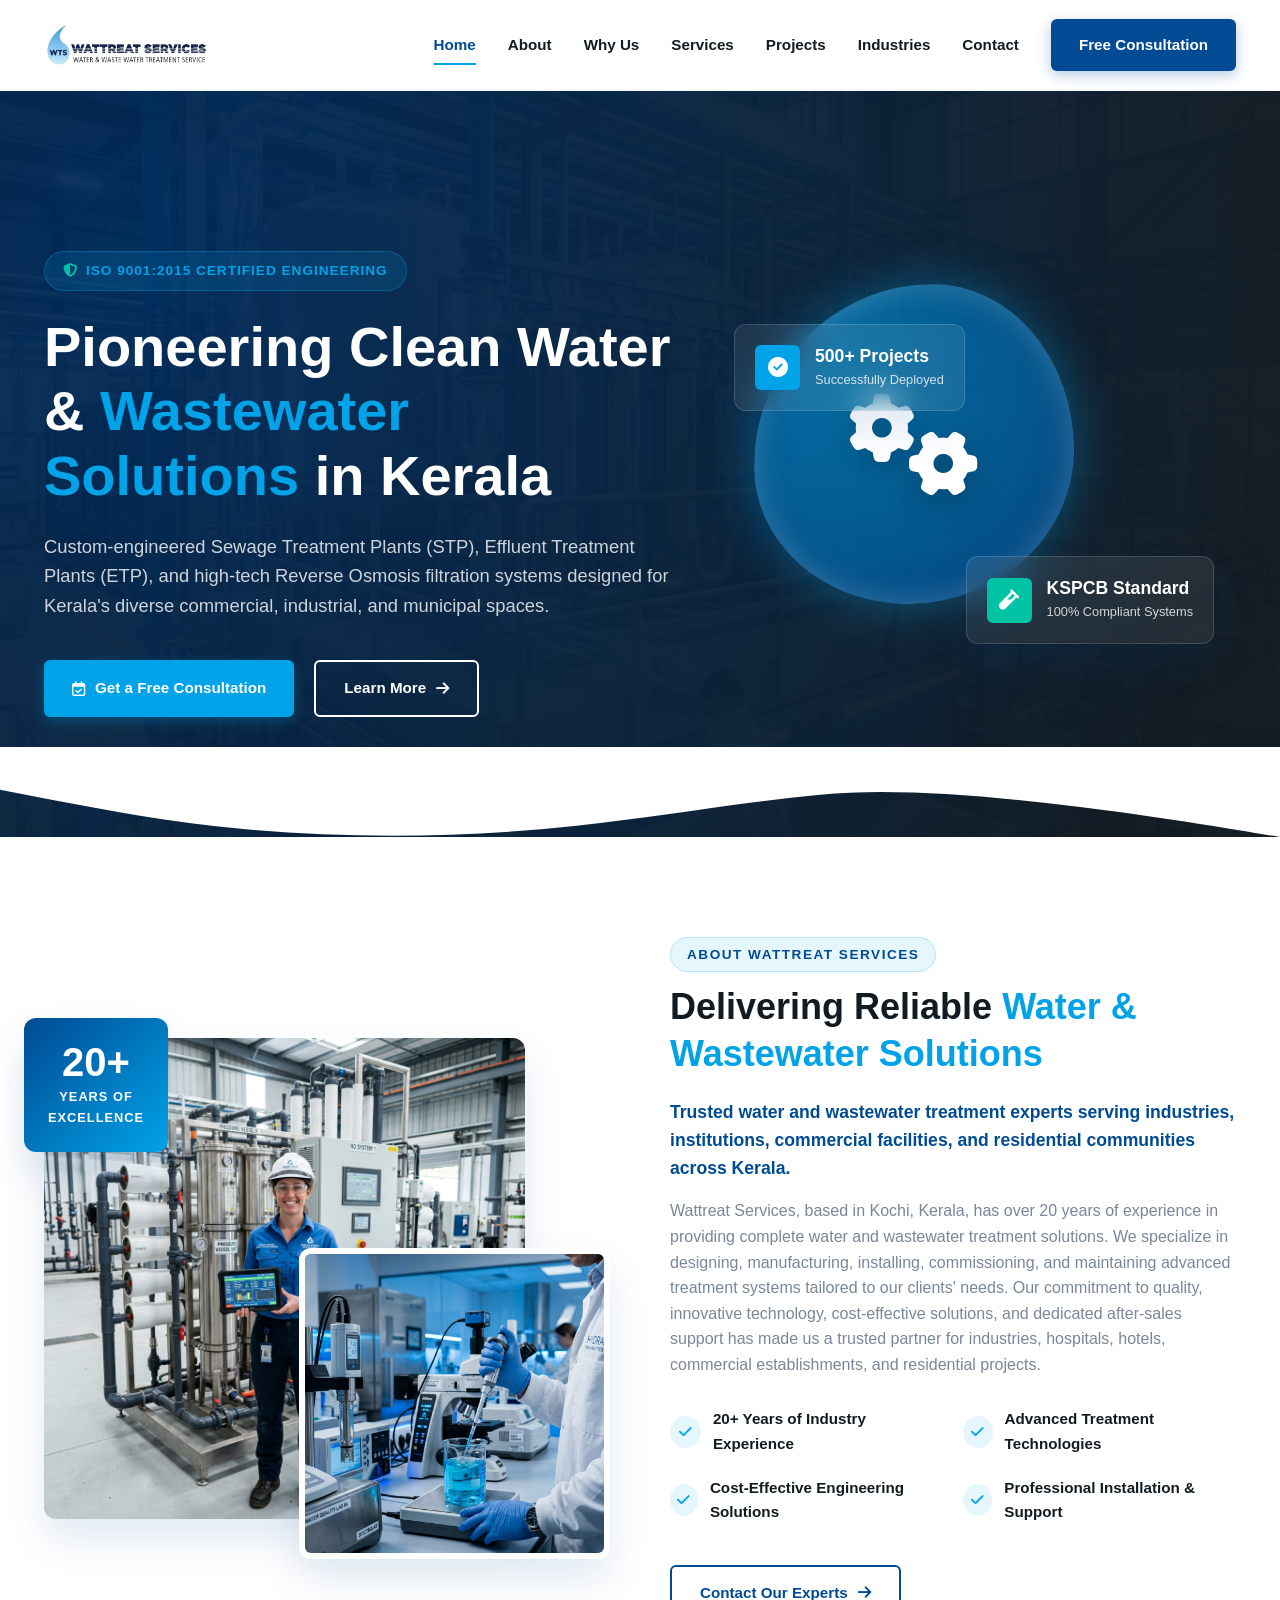
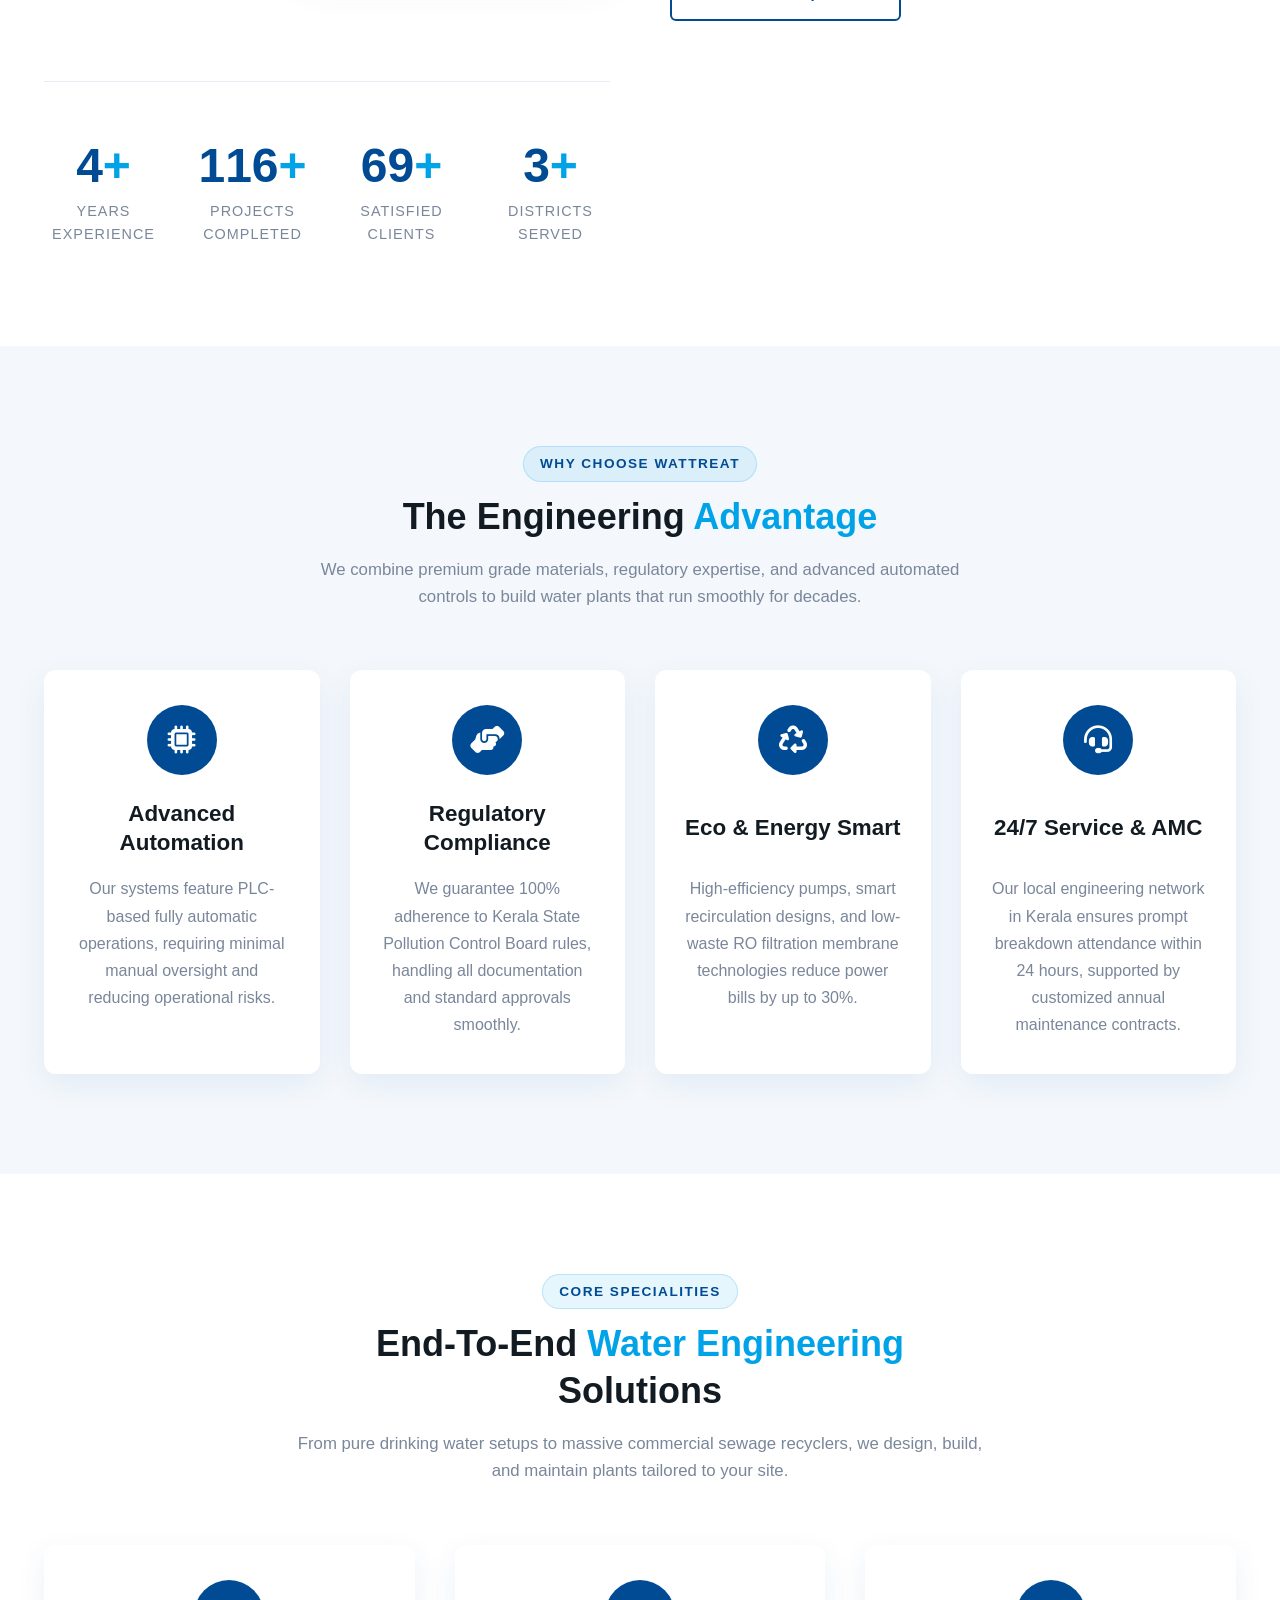
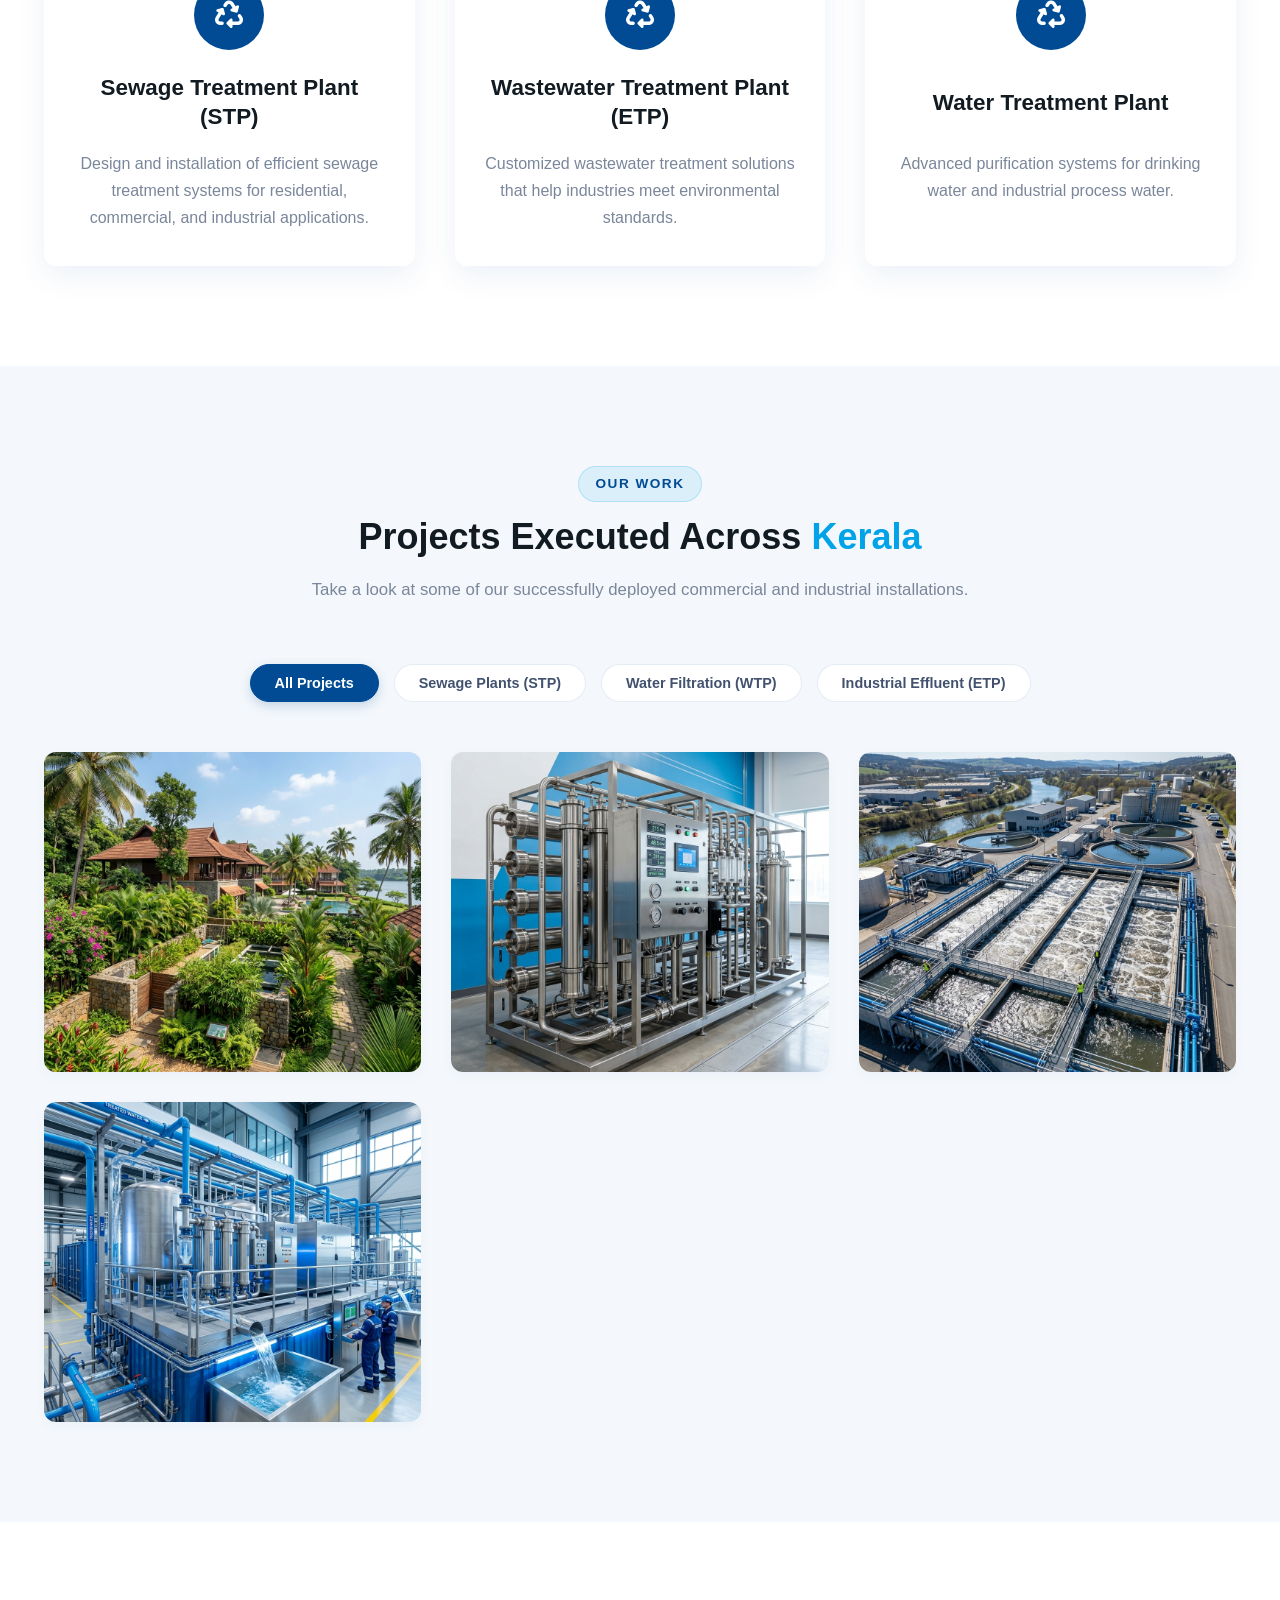
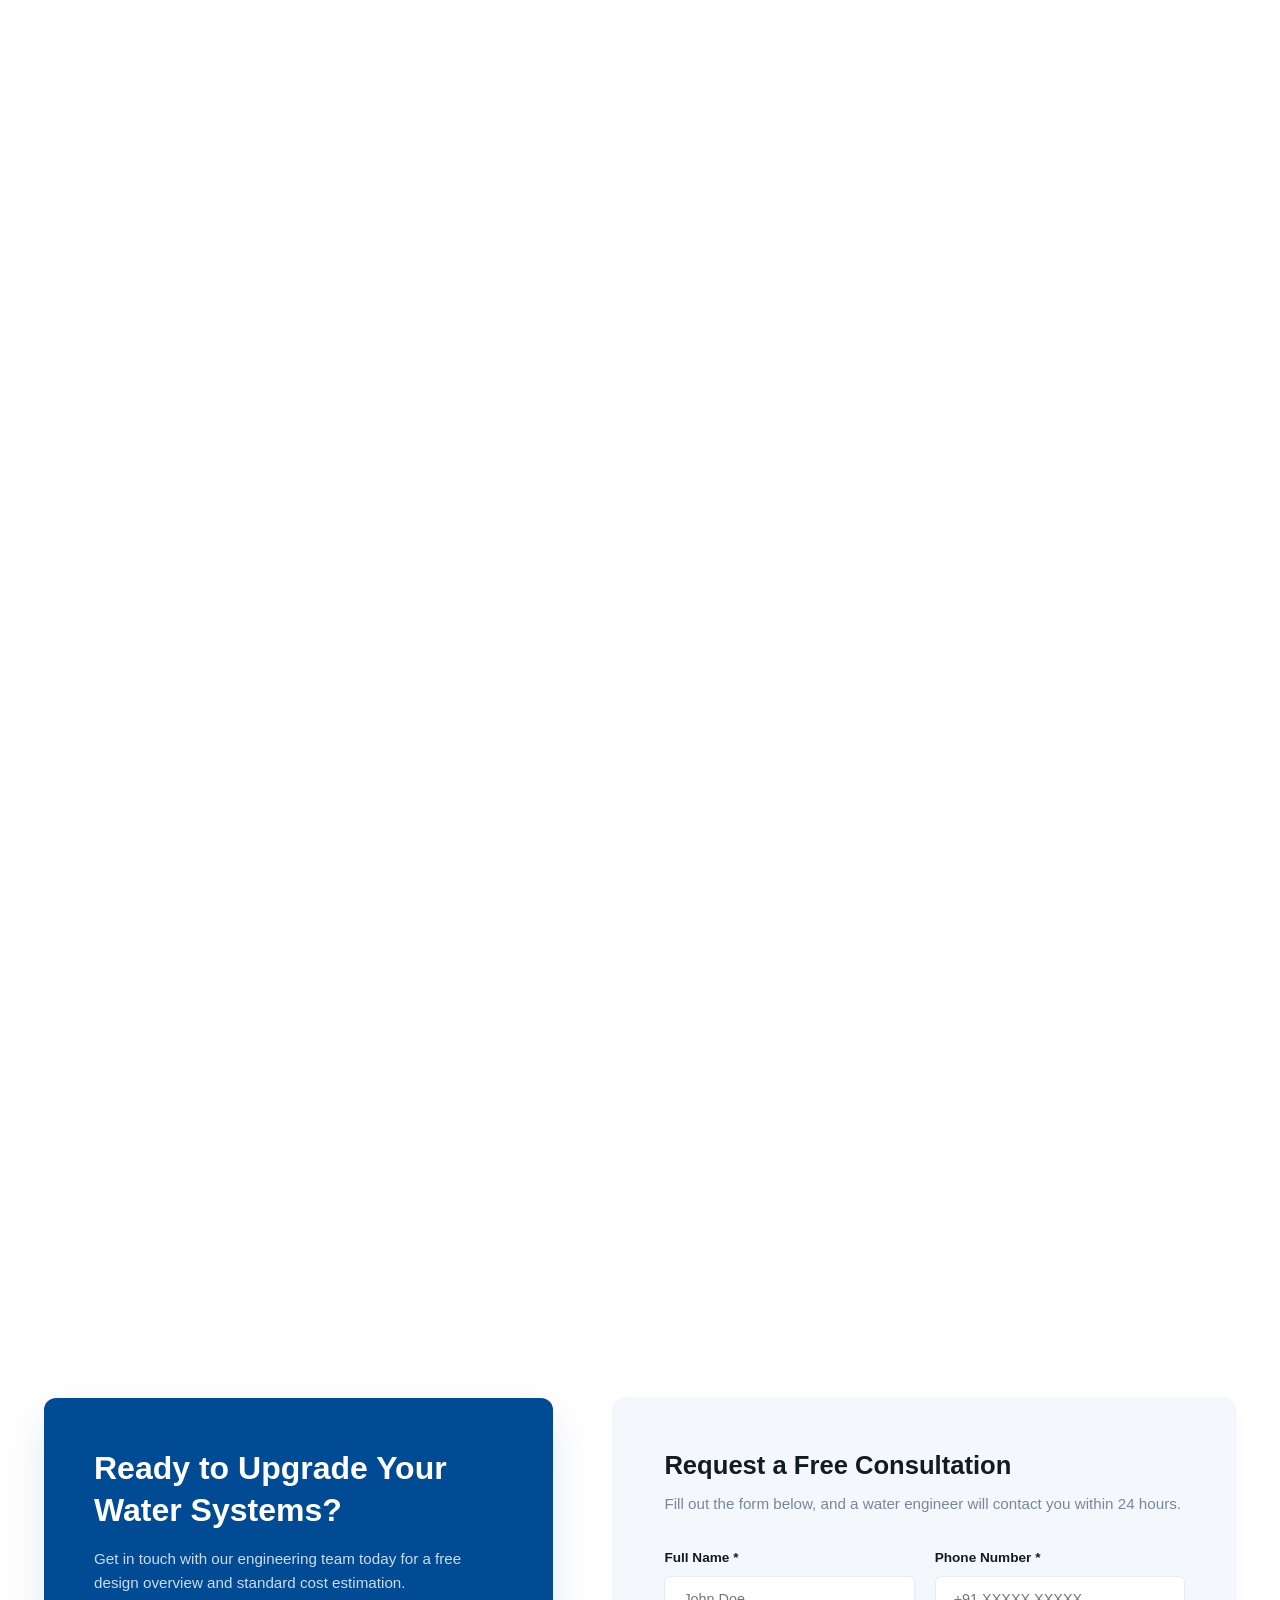
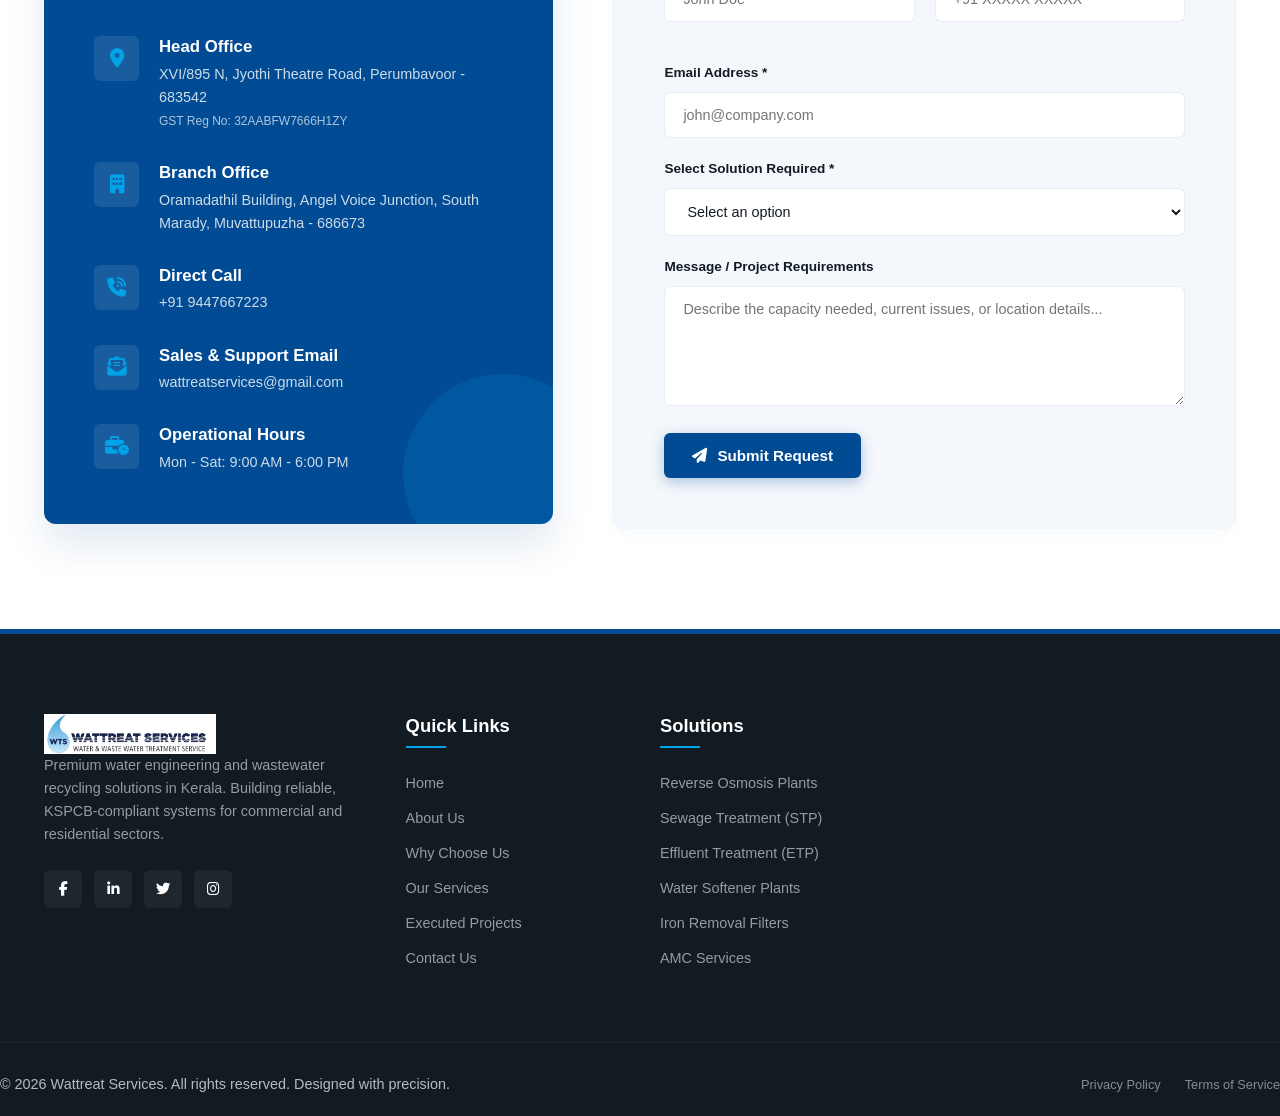
==== commit 43bf9958: "Privacy policy and Terms and service page complate" ====
--- a/wattreat-website/index.html
+++ b/wattreat-website/index.html
@@ -656,7 +656,7 @@
               <i class="fa-solid fa-phone-volume"></i>
               <div>
                 <h4>Direct Call</h4>
-                <p>+91 94476 67223</p>
+                <p>+91 9447667223</p>
               </div>
             </div>
 
@@ -849,13 +849,17 @@
 
         </div>
 
+        
+    </div>
+</section>
+
         <!-- Footer Bottom -->
         <div class="footer-bottom">
           <p>&copy; 2026 Wattreat Services. All rights reserved. Designed with precision.</p>
           <div class="footer-bottom-links">
-            <a href="#">Privacy Policy</a>
-            <a href="#">Terms of Service</a>
-            <a href="#">Sitemap</a>
+            <a href="privacy.html">Privacy Policy</a>
+            <a href="terms.html">Terms of Service</a>
+            <!-- <a href="#">Sitemap</a> -->
           </div>
         </div>
 
